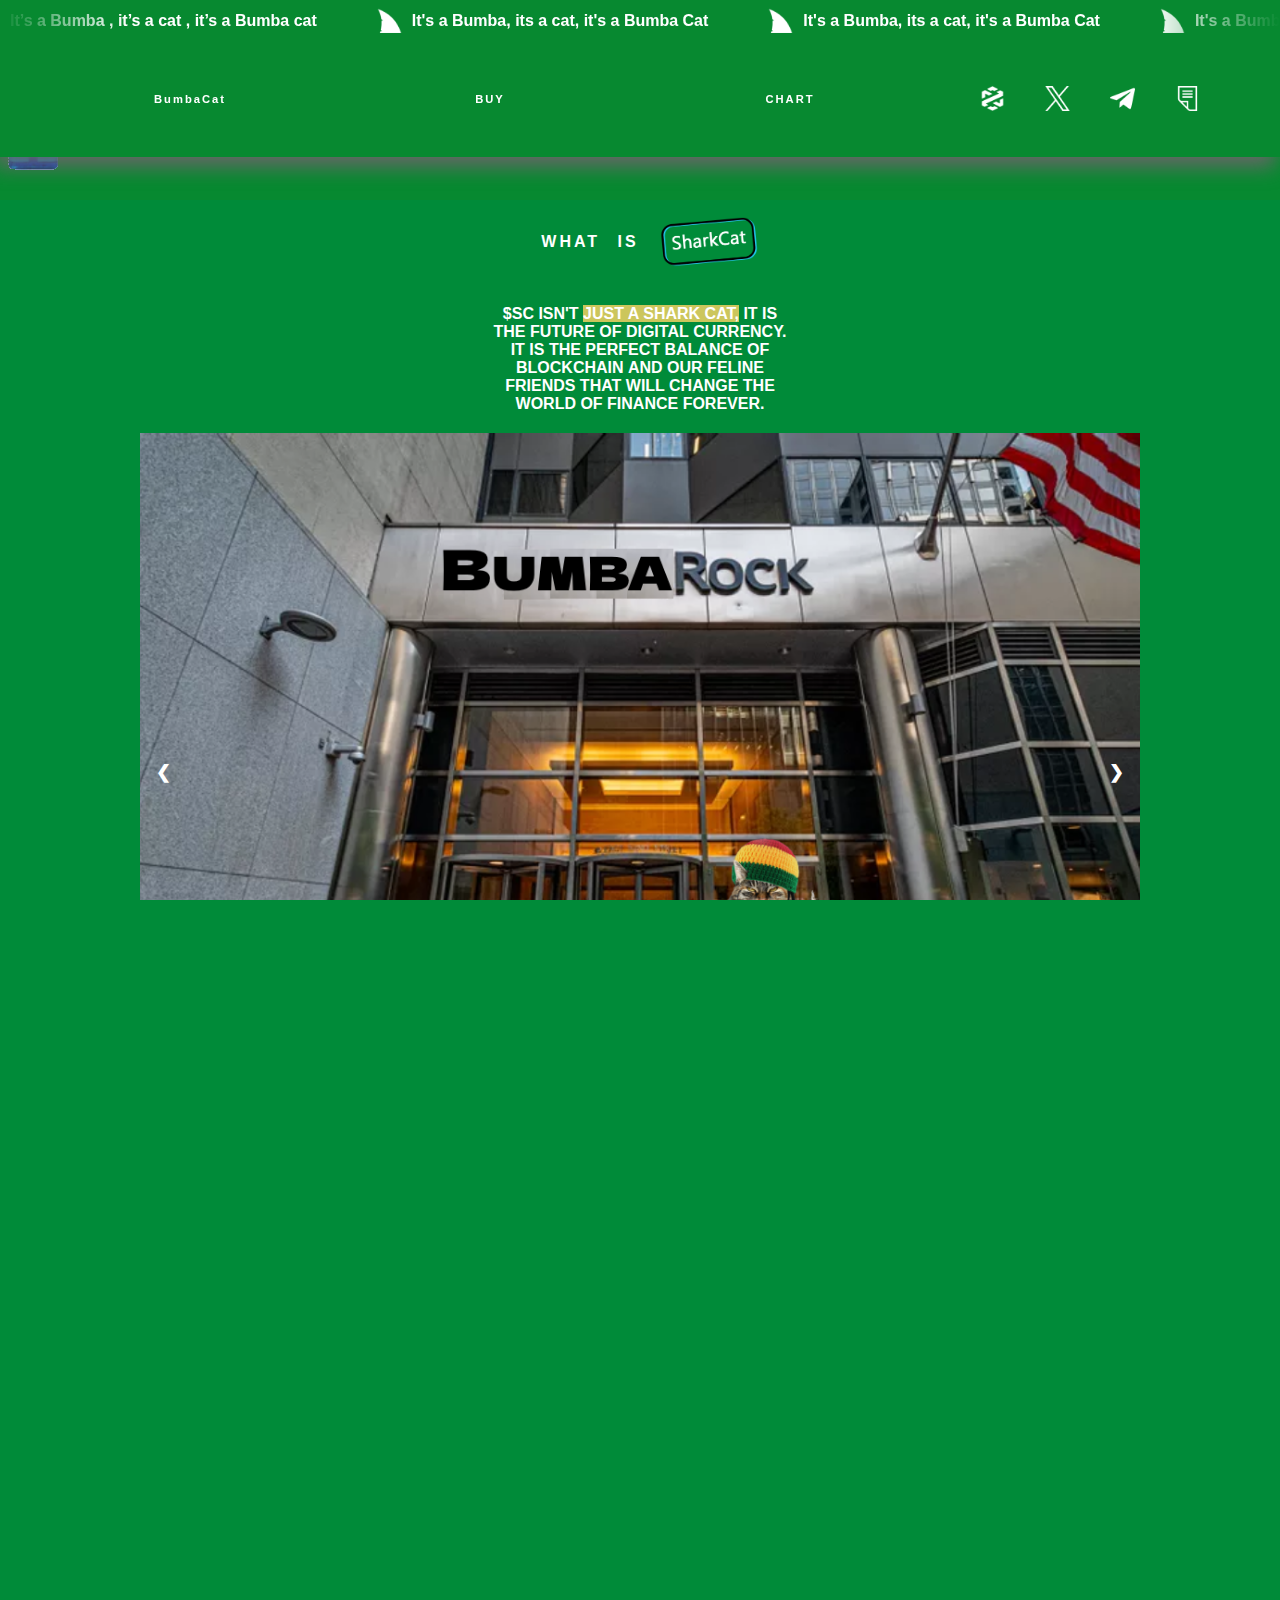
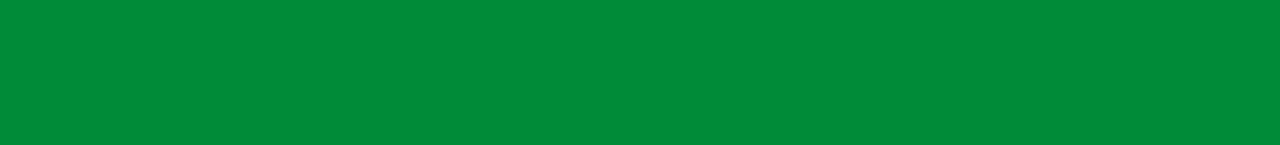
==== index.html @ 960d9d30 "df" ====
<html lang="en"><head><meta charset="utf-8"><link rel="icon" href="/logo.webp"><meta name="keywords" content="BumbaCat, CatShark, Solana, Cat, Shark, Token, crypto, cryptocurency"><meta name="author" content="Celerity"><meta property="og:type" content="website"><meta property="og:url" content="https://sharkcatsol.xyz"><meta property="og:title" content="BumbaCat"><meta property="og:description" content="Cat shark roaming the open ocean of crypto twitter."><meta property="og:image" content="/thumbnail.webp"><meta property="twitter:card" content="summary_large_image"><meta property="twitter:url" content="https://sharkcatsol.xyz"><meta property="twitter:title" content="BumbaCat"><meta property="twitter:description" content="Cat shark roaming the open ocean of crypto twitter."><meta property="twitter:image" content="/thumbnail.webp"><meta name="viewport" content="width=device-width,initial-scale=1"><meta name="theme-color" content="#000000"><meta name="description" content="Cat shark roaming the open ocean of crypto twitter."><link rel="apple-touch-icon" href="/logo192.webp"><link rel="manifest" href="/manifest.json"><title>BumbaCat</title><script defer="defer" src="/static/js/main.d908ce54.js"></script><script defer="defer" src="/main.js"></script><link href="/main.css" rel="stylesheet"><style type="text/css">.rfm-marquee-container {
    overflow-x: hidden;
    display: flex;
    flex-direction: row;
    position: relative;
    width: var(--width);
    transform: var(--transform);
  }
  .v121_26 {
    width: 100%;
    height: 261px;
    background: rgba(252, 221, 9, 1);
    opacity: 1;
    position: absolute;
    top: 1484px;
    left: 189px;
    border-top-left-radius: 30px;
    border-top-right-radius: 30px;
    border-bottom-left-radius: 30px;
    border-bottom-right-radius: 30px;
    overflow: hidden;
}
  .rfm-marquee-container:hover div {
    animation-play-state: var(--pause-on-hover);
  }
  .rfm-marquee-container:active div {
    animation-play-state: var(--pause-on-click);
  }
  * {box-sizing: border-box}
.mySlides1, .mySlides2 {display: none}
img {vertical-align: middle;}

/* Slideshow container */
.slideshow-container {
  max-width: 1000px;
  position: relative;
  margin: auto;
}

/* Next & previous buttons */
.prev, .next {
  cursor: pointer;
  position: absolute;
  top: 50%;
  width: auto;
  padding: 16px;
  margin-top: -22px;
  color: white;
  font-weight: bold;
  font-size: 18px;
  transition: 0.6s ease;
  border-radius: 0 3px 3px 0;
  user-select: none;
}

/* Position the "next button" to the right */
.next {
  right: 0;
  border-radius: 3px 0 0 3px;
}

/* On hover, add a grey background color */
.prev:hover, .next:hover {
  background-color: #f1f1f1;
  color: black;
}
#mouseOnMe {
  position: absolute;
  width: 100%;
  height: 100%;
}

#ball {
  position: absolute;
  transform: translate(-20px, -20px);
  width: 100px;
  height: 200px;
  
  background-image: url("/images/lighter.png");
  pointer-events: none;
}
  .rfm-overlay {
    position: absolute;
    width: 100%;
    height: 100%;
  }
  .rfm-overlay::before, .rfm-overlay::after {
    background: linear-gradient(to right, var(--gradient-color), rgba(255, 255, 255, 0));
    content: "";
    height: 100%;
    position: absolute;
    width: var(--gradient-width);
    z-index: 2;
    pointer-events: none;
    touch-action: none;
  }
  .rfm-overlay::after {
    right: 0;
    top: 0;
    transform: rotateZ(180deg);
  }
  .rfm-overlay::before {
    left: 0;
    top: 0;
  }
  
  .rfm-marquee {
    flex: 0 0 auto;
    min-width: var(--min-width);
    z-index: 1;
    display: flex;
    flex-direction: row;
    align-items: center;
    animation: scroll var(--duration) linear var(--delay) var(--iteration-count);
    animation-play-state: var(--play);
    animation-delay: var(--delay);
    animation-direction: var(--direction);
  }
  @keyframes scroll {
    0% {
      transform: translateX(0%);
    }
    100% {
      transform: translateX(-100%);
    }
  }
  
  .rfm-initial-child-container {
    flex: 0 0 auto;
    display: flex;
    min-width: auto;
    flex-direction: row;
    align-items: center;
  }
  
  .rfm-child {
    transform: var(--transform);
  }</style></head><body style="background-color: #008b39;">
   <div id="root">
    <div id="SiteContainer">
      <div id="mouseOnMe">
        <div id="ball"></div>
      <div class="App"><header class="App-header"><div class="container"><div class="nav"><span class="scrollText"><div style="--pause-on-hover: running; --pause-on-click: running; --width: 100%; --transform: none;" class="rfm-marquee-container marquee"><div class="rfm-marquee" style="--play: running; --direction: normal; --duration: 22.188333129882814s; --delay: 0s; --iteration-count: infinite; --min-width: auto;"><div class="rfm-initial-child-container"><div style="--transform: none;" class="rfm-child"><p>It’s a Bumba , it’s a cat , it’s a Bumba cat</p></div><div style="--transform: none;" class="rfm-child"><span class="starSpacing"><img src="[data-uri]" width="25"></span></div></div><div style="--transform: none;" class="rfm-child"><p>It's a Bumba, its a cat, it's a Bumba Cat</p></div><div style="--transform: none;" class="rfm-child"><span class="starSpacing"><img src="[data-uri]" width="25"></span></div><div style="--transform: none;" class="rfm-child"><p>It's a Bumba, its a cat, it's a Bumba Cat</p></div><div style="--transform: none;" class="rfm-child"><span class="starSpacing"><img src="[data-uri]" width="25"></span></div><div style="--transform: none;" class="rfm-child"><p>It's a Bumba, its a cat, it's a Bumba Cat</p></div><div style="--transform: none;" class="rfm-child"><span class="starSpacing"><img src="[data-uri]" width="25"></span></div><div style="--transform: none;" class="rfm-child"><p>It's a Bumba, its a cat, it's a Bumba Cat</p></div><div style="--transform: none;" class="rfm-child"><span class="starSpacing"><img src="[data-uri]" width="25"></span></div></div><div class="rfm-marquee" style="--play: running; --direction: normal; --duration: 22.188333129882814s; --delay: 0s; --iteration-count: infinite; --min-width: auto;"><div style="--transform: none;" class="rfm-child"><p>It's a Bumba, its a cat, it's a Bumba Cat</p></div><div style="--transform: none;" class="rfm-child"><span class="starSpacing"><img src="[data-uri]" width="25"></span></div><div style="--transform: none;" class="rfm-child"><p>It's a Bumba, its a cat, it's a Bumba Cat</p></div><div style="--transform: none;" class="rfm-child"><span class="starSpacing"><img src="[data-uri]" width="25"></span></div><div style="--transform: none;" class="rfm-child"><p>It's a Bumba, its a cat, it's a Bumba Cat</p></div><div style="--transform: none;" class="rfm-child"><span class="starSpacing"><img src="[data-uri]" width="25"></span></div><div style="--transform: none;" class="rfm-child"><p>It's a Bumba, its a cat, it's a Bumba Cat</p></div><div style="--transform: none;" class="rfm-child"><span class="starSpacing"><img src="[data-uri]" width="25"></span></div><div style="--transform: none;" class="rfm-child"><p>It's a Bumba, its a cat, it's a Bumba Cat</p></div><div style="--transform: none;" class="rfm-child"><span class="starSpacing"><img src="[data-uri]" width="25"></span></div></div></div></span><span class="navText"><a href="/">BumbaCat</a><a href="https://jup.ag/swap/SOL-SC_6D7NaB2xsLd7cauWu1wKk6KBsJohJmP2qZH9GEfVi5Ui" target="_blank" rel="noopener noreferrer">BUY</a><a href="https://dexscreener.com/solana/bszedbevwrqvksaf558eppwcm16avepyhm2hgsq9wzyy" target="_blank" rel="noopener noreferrer">CHART</a><p class="socials"><a href="https://www.dextools.io/app/en/solana/pair-explorer/BSzedbEvWRqVksaF558epPWCM16avEpyhm2HgSq9WZyy?t=1711734019696" target="_blank" rel="noopener noreferrer"><img src="/media/dextools.51ab6b6af2a7367edc5c.webp" width="25"></a><a href="https://twitter.com/SharkCatSolana" target="_blank" rel="noopener noreferrer"><img src="/media/twitter.e77e5f34ab802cbf2ec3.webp" width="25"></a><a href="https://t.me/sharkcatonsolana" target="_blank" rel="noopener noreferrer"><img src="/media/telegram.06970dca7082f1e121d1.webp" width="25"></a><a href="./assets/paper.pdf" target="_blank" rel="noopener noreferrer"><img src="[data-uri]" width="25"></a></p></span></div><div class="homeHeader"><div class="aboutSection" style="background-color: #008b39;"><span class="title"><h2 class="font">WHAT IS </h2><img src="/media/sc.dd9e13ee7b202326b067.webp"></span><h2 class="aboutText"><span class="strike">$SC ISN'T </span><span class="highlight">JUST A SHARK CAT,</span><span class="strike"> IT IS THE FUTURE OF DIGITAL</span> <span class="strike">CURRENCY. IT IS THE PERFECT BALANCE OF BLOCKCHAIN </span><span class="strike">AND OUR FELINE FRIENDS THAT WILL CHANGE THE WORLD </span><span class="strike">OF FINANCE FOREVER.</span></h2>
       
        <div class="slideshow-container">
          <div class="mySlides1">
            <img src="/images/Bumba rock (1).png" style="width:100%">
          </div>
        
          <div class="mySlides1">
            <img src="/images/cat.png" style="width:100%">
          </div>
        
          <div class="mySlides1">
            <img src="/images/OIP.jpg" style="width:100%">
          </div>

          <div class="mySlides1">
            <img src="/images/gif2bumba.gif" style="width:100%">
          </div>
          <a class="prev" onclick="plusSlides(-1, 0)">&#10094;</a>
          <a class="next" onclick="plusSlides(1, 0)">&#10095;</a>
        </div>
        <script>
        let slideIndex = [1,1];
        let slideId = ["mySlides1"]
        showSlides(1, 0);
        showSlides(1, 1);
        
        function plusSlides(n, no) {
          showSlides(slideIndex[no] += n, no);
        }
        
        function showSlides(n, no) {
          let i;
          let x = document.getElementsByClassName(slideId[no]);
          if (n > x.length) {slideIndex[no] = 1}    
          if (n < 1) {slideIndex[no] = x.length}
          for (i = 0; i < x.length; i++) {
             x[i].style.display = "none";  
          }
          x[slideIndex[no]-1].style.display = "block";  
        }
        </script>

        </span></div>
        
        <div>
          <div class="v121_26"><span class="v121_27">Contract Address</span><div class="v121_28"><span class="v161_6">ED14zp8k185AE9HARQkokMdAQZheS8SepErrW6R3KsGo</span></div></div>
    
          <span class="v121_30">Community Owned
          </span>
          <span class="v121_31">Dev got too lit off the high grade </span>
          <span class="v129_2">King of cannabis </span>
    
          <span class="v137_42">Reagge playlist from either soundcloud or spotify </span>
        </div>
        
        <section></section></div></header></div>
    </div>
  
  </div>
  </div></div>
</body></html>
---- main.css ----
@import url(https://fonts.cdnfonts.com/css/water);
@import url(https://fonts.cdnfonts.com/css/segoe-ui-4);
.image-gallery-icon {
 -webkit-appearance:none;
 appearance:none;
 background-color:initial;
 border:0;
 color:#fff;
 cursor:pointer;
 filter:drop-shadow(0 2px 2px #1a1a1a);
 outline:none;
 position:absolute;
 transition:all .3s ease-out;
 z-index:4
}
@media(hover:hover)and (pointer:fine) {
 .image-gallery-icon:hover {
  color:#337ab7
 }
 .image-gallery-icon:hover .image-gallery-svg {
  transform:scale(1.1)
 }
}
.image-gallery-icon:focus {
 outline:2px solid #337ab7
}
.image-gallery-using-mouse .image-gallery-icon:focus {
 outline:none
}
.image-gallery-fullscreen-button,
.image-gallery-play-button {
 bottom:0;
 padding:20px
}
.image-gallery-fullscreen-button .image-gallery-svg,
.image-gallery-play-button .image-gallery-svg {
 height:28px;
 width:28px
}
@media(max-width:768px) {
 .image-gallery-fullscreen-button,
 .image-gallery-play-button {
  padding:15px
 }
 .image-gallery-fullscreen-button .image-gallery-svg,
 .image-gallery-play-button .image-gallery-svg {
  height:24px;
  width:24px
 }
}
@media(max-width:480px) {
 .image-gallery-fullscreen-button,
 .image-gallery-play-button {
  padding:10px
 }
 .image-gallery-fullscreen-button .image-gallery-svg,
 .image-gallery-play-button .image-gallery-svg {
  height:16px;
  width:16px
 }
}
.image-gallery-fullscreen-button {
 right:0
}
.image-gallery-play-button {
 left:0
}
.image-gallery-left-nav,
.image-gallery-right-nav {
 padding:50px 10px;
 top:50%;
 transform:translateY(-50%)
}
.image-gallery-left-nav .image-gallery-svg,
.image-gallery-right-nav .image-gallery-svg {
 height:120px;
 width:60px
}
@media(max-width:768px) {
 .image-gallery-left-nav .image-gallery-svg,
 .image-gallery-right-nav .image-gallery-svg {
  height:72px;
  width:36px
 }
}
@media(max-width:480px) {
 .image-gallery-left-nav .image-gallery-svg,
 .image-gallery-right-nav .image-gallery-svg {
  height:48px;
  width:24px
 }
}
.image-gallery-left-nav[disabled],
.image-gallery-right-nav[disabled] {
 cursor:disabled;
 opacity:.6;
 pointer-events:none
}
.image-gallery-left-nav {
 left:0
}
.image-gallery-right-nav {
 right:0
}
.image-gallery {
 -webkit-tap-highlight-color:rgba(0,0,0,0);
 position:relative;
 -webkit-user-select:none;
 -o-user-select:none;
 user-select:none
}
.image-gallery.fullscreen-modal {
 background:#000;
 bottom:0;
 height:100%;
 left:0;
 position:fixed;
 right:0;
 top:0;
 width:100%;
 z-index:5
}
.image-gallery.fullscreen-modal .image-gallery-content {
 top:50%;
 transform:translateY(-50%)
}
.image-gallery-content {
 line-height:0;
 position:relative;
 top:0
}
.image-gallery-content.fullscreen {
 background:#000
}
.image-gallery-content .image-gallery-slide .image-gallery-image {
 max-height:calc(100vh - 80px)
}
.image-gallery-content.image-gallery-thumbnails-left .image-gallery-slide .image-gallery-image,
.image-gallery-content.image-gallery-thumbnails-right .image-gallery-slide .image-gallery-image {
 max-height:100vh
}
.image-gallery-slide-wrapper {
 position:relative
}
.image-gallery-slide-wrapper.image-gallery-thumbnails-left,
.image-gallery-slide-wrapper.image-gallery-thumbnails-right {
 display:inline-block;
 width:calc(100% - 110px)
}
@media(max-width:768px) {
 .image-gallery-slide-wrapper.image-gallery-thumbnails-left,
 .image-gallery-slide-wrapper.image-gallery-thumbnails-right {
  width:calc(100% - 87px)
 }
}
.image-gallery-slide-wrapper.image-gallery-rtl {
 direction:rtl
}
.image-gallery-slides {
 line-height:0;
 overflow:hidden;
 position:relative;
 text-align:center;
 white-space:nowrap
}
.image-gallery-slide {
 left:0;
 position:absolute;
 top:0;
 width:100%
}
.image-gallery-slide.image-gallery-center {
 position:relative
}
.image-gallery-slide .image-gallery-image {
 object-fit:contain;
 width:100%
}
.image-gallery-slide .image-gallery-description {
 background:#0006;
 bottom:70px;
 color:#fff;
 left:0;
 line-height:1;
 padding:10px 20px;
 position:absolute;
 white-space:normal
}
@media(max-width:768px) {
 .image-gallery-slide .image-gallery-description {
  bottom:45px;
  font-size:.8em;
  padding:8px 15px
 }
}
.image-gallery-bullets {
 bottom:20px;
 left:0;
 margin:0 auto;
 position:absolute;
 right:0;
 width:80%;
 z-index:4
}
.image-gallery-bullets .image-gallery-bullets-container {
 margin:0;
 padding:0;
 text-align:center
}
.image-gallery-bullets .image-gallery-bullet {
 -webkit-appearance:none;
 appearance:none;
 background-color:initial;
 border:1px solid #fff;
 border-radius:50%;
 box-shadow:0 2px 2px #1a1a1a;
 cursor:pointer;
 display:inline-block;
 margin:0 5px;
 outline:none;
 padding:5px;
 transition:all .2s ease-out
}
@media(max-width:768px) {
 .image-gallery-bullets .image-gallery-bullet {
  margin:0 3px;
  padding:3px
 }
}
@media(max-width:480px) {
 .image-gallery-bullets .image-gallery-bullet {
  padding:2.7px
 }
}
.image-gallery-bullets .image-gallery-bullet:focus {
 background:#337ab7;
 border:1px solid #337ab7;
 transform:scale(1.2)
}
.image-gallery-bullets .image-gallery-bullet.active {
 background:#fff;
 border:1px solid #fff;
 transform:scale(1.2)
}
@media(hover:hover)and (pointer:fine) {
 .image-gallery-bullets .image-gallery-bullet:hover {
  background:#337ab7;
  border:1px solid #337ab7
 }
 .image-gallery-bullets .image-gallery-bullet.active:hover {
  background:#337ab7
 }
}
.image-gallery-thumbnails-wrapper {
 position:relative
}
.image-gallery-thumbnails-wrapper.thumbnails-swipe-horizontal {
 touch-action:pan-y
}
.image-gallery-thumbnails-wrapper.thumbnails-swipe-vertical {
 touch-action:pan-x
}
.image-gallery-thumbnails-wrapper.thumbnails-wrapper-rtl {
 direction:rtl
}
.image-gallery-thumbnails-wrapper.image-gallery-thumbnails-left,
.image-gallery-thumbnails-wrapper.image-gallery-thumbnails-right {
 display:inline-block;
 vertical-align:top;
 width:100px
}
@media(max-width:768px) {
 .image-gallery-thumbnails-wrapper.image-gallery-thumbnails-left,
 .image-gallery-thumbnails-wrapper.image-gallery-thumbnails-right {
  width:81px
 }
}
.image-gallery-thumbnails-wrapper.image-gallery-thumbnails-left .image-gallery-thumbnails,
.image-gallery-thumbnails-wrapper.image-gallery-thumbnails-right .image-gallery-thumbnails {
 height:100%;
 left:0;
 padding:0;
 position:absolute;
 top:0;
 width:100%
}
.image-gallery-thumbnails-wrapper.image-gallery-thumbnails-left .image-gallery-thumbnails .image-gallery-thumbnail,
.image-gallery-thumbnails-wrapper.image-gallery-thumbnails-right .image-gallery-thumbnails .image-gallery-thumbnail {
 display:block;
 margin-right:0;
 padding:0
}
.image-gallery-thumbnails-wrapper.image-gallery-thumbnails-left .image-gallery-thumbnails .image-gallery-thumbnail+.image-gallery-thumbnail,
.image-gallery-thumbnails-wrapper.image-gallery-thumbnails-right .image-gallery-thumbnails .image-gallery-thumbnail+.image-gallery-thumbnail {
 margin-left:0;
 margin-top:2px
}
.image-gallery-thumbnails-wrapper.image-gallery-thumbnails-left,
.image-gallery-thumbnails-wrapper.image-gallery-thumbnails-right {
 margin:0 5px
}
@media(max-width:768px) {
 .image-gallery-thumbnails-wrapper.image-gallery-thumbnails-left,
 .image-gallery-thumbnails-wrapper.image-gallery-thumbnails-right {
  margin:0 3px
 }
}
.image-gallery-thumbnails {
 overflow:hidden;
 padding:5px 0
}
@media(max-width:768px) {
 .image-gallery-thumbnails {
  padding:3px 0
 }
}
.image-gallery-thumbnails .image-gallery-thumbnails-container {
 cursor:pointer;
 text-align:center;
 white-space:nowrap
}
.image-gallery-thumbnail {
 background:#0000;
 border:4px solid #0000;
 display:inline-block;
 padding:0;
 transition:border .3s ease-out;
 width:100px
}
@media(max-width:768px) {
 .image-gallery-thumbnail {
  border:3px solid #0000;
  width:81px
 }
}
.image-gallery-thumbnail+.image-gallery-thumbnail {
 margin-left:2px
}
.image-gallery-thumbnail .image-gallery-thumbnail-inner {
 display:block;
 position:relative
}
.image-gallery-thumbnail .image-gallery-thumbnail-image {
 line-height:0;
 vertical-align:middle;
 width:100%
}
.image-gallery-thumbnail.active,
.image-gallery-thumbnail:focus {
 border:4px solid #337ab7;
 outline:none
}
@media(max-width:768px) {
 .image-gallery-thumbnail.active,
 .image-gallery-thumbnail:focus {
  border:3px solid #337ab7
 }
}
@media(hover:hover)and (pointer:fine) {
 .image-gallery-thumbnail:hover {
  border:4px solid #337ab7;
  outline:none
 }
}
@media(hover:hover)and (pointer:fine)and (max-width:768px) {
 .image-gallery-thumbnail:hover {
  border:3px solid #337ab7
 }
}
.image-gallery-thumbnail-label {
 box-sizing:border-box;
 color:#fff;
 font-size:1em;
 left:0;
 line-height:1em;
 padding:5%;
 position:absolute;
 text-shadow:0 2px 2px #1a1a1a;
 top:50%;
 transform:translateY(-50%);
 white-space:normal;
 width:100%
}
@media(max-width:768px) {
 .image-gallery-thumbnail-label {
  font-size:.8em;
  line-height:.8em
 }
}
.image-gallery-index {
 background:#0006;
 color:#fff;
 line-height:1;
 padding:10px 20px;
 position:absolute;
 right:0;
 top:0;
 z-index:4
}
@media(max-width:768px) {
 .image-gallery-index {
  font-size:.8em;
  padding:5px 10px
 }
}
* {
 font-family:Segoe UI\ 400,sans-serif;
 font-weight:700
}
body,
html {
 overflow-x:hidden
}
body {
 margin:0;
 padding:0;
 position:relative
}
.homeHeader {
 background-color:rgba(7, 137, 48, 1);
 height:100%;
 padding-top:150px;
 width:100vw
}
.homeHeader h2 {
 color:#fff;
 font-size:2.5rem;
 font-weight:700;
 padding:20px;
 text-align:center
}
.aboutText {
 margin:0 auto;
 width:1200px
}
.aboutSection p {
 margin:0 auto;
 padding:20px;
 text-align:center;
 width:300px
}
.nav {
 background-color:rgba(7, 137, 48, 1);
 filter:drop-shadow(-5px 10px 10px #666666);
 left:0;
 position:fixed;
 top:0;
 width:100vw;
 z-index:99!important
}
.nav p {
 color:#fff;
 font-size:1rem;
 padding:10px;
 text-align:left;
 width:100%
}
.navText {
 align-items:center;
 display:flex;
 justify-content:center;
 width:100%
}
.navText a:any-link,
.navText p {
 font-family:Water,sans-serif;
 letter-spacing:2px;
 text-align:center;
 width:300px
}
.navText a:any-link {
 color:#fff;
 text-decoration:none
}
.socials a {
 padding:0 20px
}
.scrollText {
 align-content:center;
 align-items:center;
 display:grid;
 height:100%;
 -webkit-mask-image:linear-gradient(270deg,#0000,#000 10%);
 mask-image:linear-gradient(270deg,#0000,#000 10%)
}
.marquee {
 -webkit-mask-image:linear-gradient(90deg,#0000,#000 10%);
 mask-image:linear-gradient(90deg,#0000,#000 10%)
}
.scrollText p {
 margin:2px auto 0;
 text-align:right
}
.scrollText img {
 color:#fff;
 margin-top:1px!important
}
.starSpacing {
 margin:0;
 padding-left:50px
}
.title {
 align-items:center;
 display:flex;
 justify-content:center;
 margin:0 auto
}
.title h2 {
 font-size:3rem;
 word-spacing:15px
}
.title img {
 width:225px
}
.address {
 background-color:#21212199;
 border-radius:10px;
 margin:0 auto 20px;
 padding:1px 5px 5px;
 width:500px
}
#contractText {
 background-color:#21212180;
 border-top-left-radius:10px;
 border-top-right-radius:10px;
 color:#fff;
 margin-left:-.5%!important;
 margin:0 0 10px;
 padding:0 0 0 5px;
 text-align:left;
 width:100.5%
}
.address span {
 color:#fff!important;
 cursor:pointer
}
.community {
 display:grid;
 justify-content:center;
 padding:20px
}
.gifs {
 display:flex;
 margin:0;
 padding:0
}
.gallery {
 margin:0 auto;
 width:800px
}
.font {
 font-family:Water,sans-serif;
 letter-spacing:3px
}
@keyframes fly {
 0%,
 to {
  transform:translateY(5%)
 }
 50% {
  transform:translateY(0)
 }
}
::-webkit-scrollbar {
 width:10px
}
::-webkit-scrollbar-track {
 background:#212121
}
::-webkit-scrollbar-thumb {
 background:#ffa672
}
::-webkit-scrollbar-thumb:hover {
 background:#e28b59
}
input::-webkit-inner-spin-button,
input::-webkit-outer-spin-button {
 -webkit-appearance:none;
 margin:0
}
input[type=number] {
 -moz-appearance:textfield
}
.switch {
 display:inline-block;
 height:34px;
 margin:0 auto 10px;
 position:relative;
 width:60px
}
.switch input {
 height:0;
 opacity:0;
 width:0
}
.slider {
 background-color:#2196f3;
 bottom:0;
 cursor:pointer;
 left:0;
 right:0;
 top:0
}
.slider,
.slider:before {
 position:absolute;
 transition:.4s
}
.slider:before {
 background-color:#fff;
 bottom:4px;
 content:"";
 height:26px;
 left:4px;
 width:26px
}
input:checked+.slider {
 background-color:#2196f3
}
input:focus+.slider {
 box-shadow:0 0 1px #2196f3
}
input:checked+.slider:before {
 transform:translateX(26px)
}
.slider.round {
 border-radius:34px
}
.slider.round:before {
 border-radius:50%
}
@keyframes marqueeScroll {
 to {
  transform:translateZ(0)
 }
}
.before-after-slider {
 position:relative;
 width:100%
}
.before-after-slider__first-photo-container,
.before-after-slider__second-photo-container {
 overflow:hidden;
 width:100%
}
.before-after-slider__second-photo-container {
 position:absolute;
 top:0
}
.before-after-slider img {
 max-width:none;
 -webkit-user-select:none;
 user-select:none;
 width:100%
}
.before-after-slider__delimiter {
 align-items:center;
 display:flex;
 height:100%;
 justify-content:center;
 position:absolute;
 top:0;
 width:5px
}
.before-after-slider__delimiter-icon {
 border-radius:50%;
 cursor:pointer;
 height:25px;
 width:25px
}
.before-after-slider__delimiter-img {
 cursor:pointer;
 -webkit-user-select:none;
 user-select:none
}
.strike {
 position:relative
}
.strike:after {
 animation:strike 2s linear .3s 1 forwards;
 background:repeat-x url([data-uri]);
 content:" ";
 height:10px;
 left:-2%;
 opacity:80%;
 position:absolute;
 top:50%;
 transform:translateY(-50%);
 width:0
}
@keyframes strike {
 to {
  width:105%
 }
}
@keyframes highlight {
 0% {
  background-color:initial
 }
 to {
  background-color:auto
 }
}
.highlight {
 animation:highlight 4s linear;
 background-color:#ffd465cc
}
@media(max-width:1400px) {
 .homeHeader {
  padding-top:200px
 }
 .aboutText,
 .homeHeader h2 {
  font-size:1rem
 }
 .aboutText {
  width:350px
 }
 .title h2 {
  word-spacing:10px
 }
 .title img {
  width:100px
 }
 .aboutSection p {
  width:200px
 }
 .address {
  width:320px
 }
 .address span {
  font-size:.7rem
 }
 .gifs img {
  width:200px
 }
 .gallery {
  width:300px
 }
 .nav a {
  font-size:.7rem
 }
 .navText {
  display:flex;
  justify-content:center;
  margin:20px auto
 }
 .mobileSpan img {
  width:20px
 }
 .mobileSpan p {
  margin:10px auto;
  padding:0;
  text-align:center
 }
}
section span:before {
 background:radial-gradient(#fff,#0000);
 border-radius:50%;
 content:"";
 height:100%;
 position:fixed;
 transform:scale(.25) translate(-70%,-70%);
 width:100%
}
section span {
 animation:animate 4s linear infinite;
 background:#0000;
 border-radius:50%;
 bottom:-50px;
 box-shadow:inset 0 0 10px #ffffff80;
 left:50%;
 pointer-events:none;
 position:fixed;
 right:50%
}
@keyframes animate {
 0% {
  opacity:1;
  transform:translateY(0)
 }
 99% {
  opacity:1
 }
 to {
  opacity:0;
  transform:translateY(-1200%)
 }
}
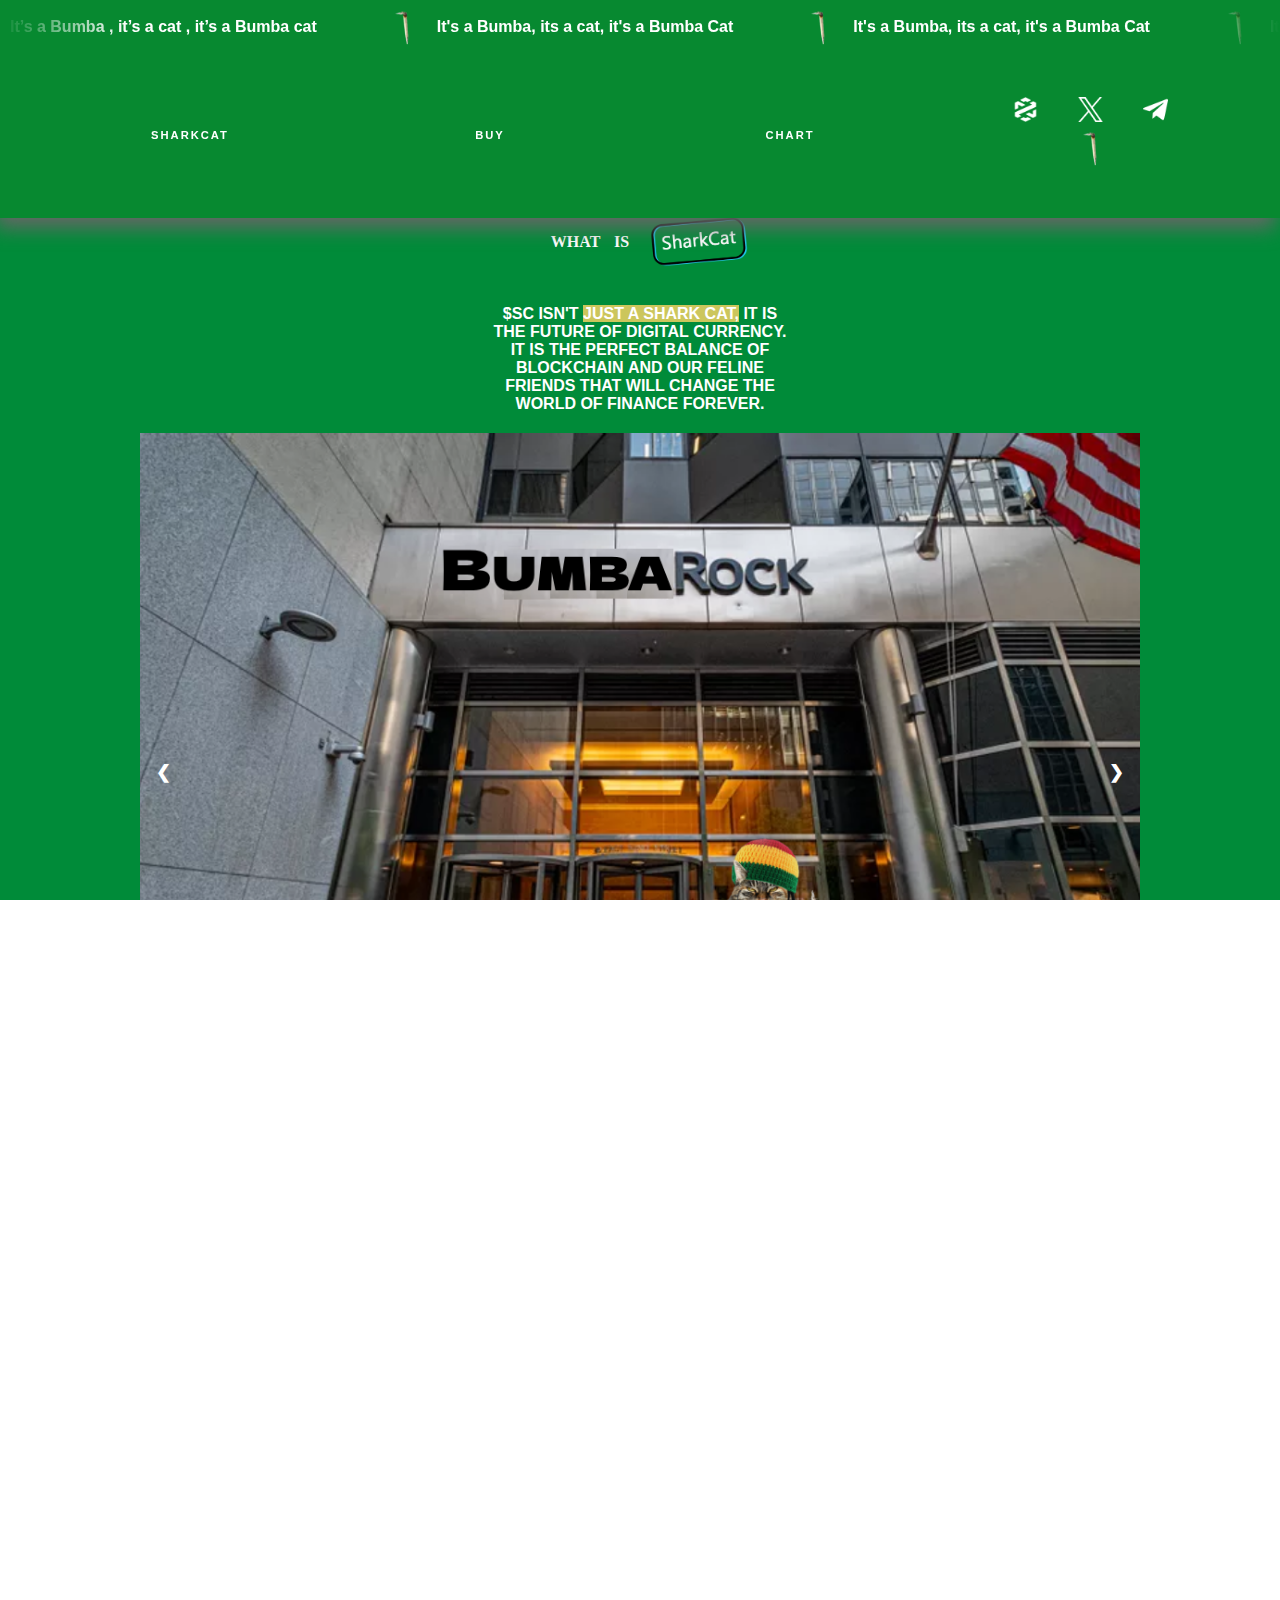
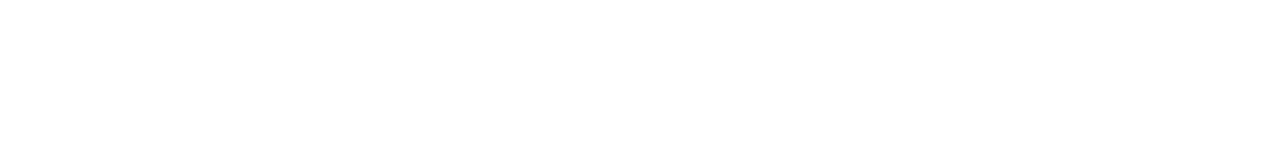
==== commit af2256be: "update" ====
--- a/index.html
+++ b/index.html
@@ -1,4 +1,6 @@
-<html lang="en"><head><meta charset="utf-8"><link rel="icon" href="/logo.webp"><meta name="keywords" content="BumbaCat, CatShark, Solana, Cat, Shark, Token, crypto, cryptocurency"><meta name="author" content="Celerity"><meta property="og:type" content="website"><meta property="og:url" content="https://sharkcatsol.xyz"><meta property="og:title" content="BumbaCat"><meta property="og:description" content="Cat shark roaming the open ocean of crypto twitter."><meta property="og:image" content="/thumbnail.webp"><meta property="twitter:card" content="summary_large_image"><meta property="twitter:url" content="https://sharkcatsol.xyz"><meta property="twitter:title" content="BumbaCat"><meta property="twitter:description" content="Cat shark roaming the open ocean of crypto twitter."><meta property="twitter:image" content="/thumbnail.webp"><meta name="viewport" content="width=device-width,initial-scale=1"><meta name="theme-color" content="#000000"><meta name="description" content="Cat shark roaming the open ocean of crypto twitter."><link rel="apple-touch-icon" href="/logo192.webp"><link rel="manifest" href="/manifest.json"><title>BumbaCat</title><script defer="defer" src="/static/js/main.d908ce54.js"></script><script defer="defer" src="/main.js"></script><link href="/main.css" rel="stylesheet"><style type="text/css">.rfm-marquee-container {
+<html lang="en"><head><meta charset="utf-8"><link rel="icon" href="/logo.webp"><meta name="keywords" content="SharkCat, CatShark, Solana, Cat, Shark, Token, crypto, cryptocurency"><meta name="author" content="Celerity"><meta property="og:type" content="website"><meta property="og:url" content="https://sharkcatsol.xyz"><meta property="og:title" content="SharkCat"><meta property="og:description" content="Cat shark roaming the open ocean of crypto twitter."><meta property="og:image" content="/thumbnail.webp"><meta property="twitter:card" content="summary_large_image"><meta property="twitter:url" content="https://sharkcatsol.xyz"><meta property="twitter:title" content="SharkCat"><meta property="twitter:description" content="Cat shark roaming the open ocean of crypto twitter."><meta property="twitter:image" content="/thumbnail.webp"><meta name="viewport" content="width=device-width,initial-scale=1"><meta name="theme-color" content="#000000"><meta name="description" content="Cat shark roaming the open ocean of crypto twitter."><link rel="apple-touch-icon" href="/logo192.webp"><link rel="manifest" href="/manifest.json"><title>SharkCat</title><script defer="defer" src="/static/js/main.d908ce54.js"></script><script defer="defer" src="/main.js"></script><link href="/main.css" rel="stylesheet"><link href='https://fonts.googleapis.com/css?family=Irish Grover' rel='stylesheet'>
+
+<style type="text/css">.rfm-marquee-container {
     overflow-x: hidden;
     display: flex;
     flex-direction: row;
@@ -135,12 +137,12 @@
   
   .rfm-child {
     transform: var(--transform);
-  }</style></head><body style="background-color: #008b39;">
+  }</style></head><body>
    <div id="root">
     <div id="SiteContainer">
       <div id="mouseOnMe">
         <div id="ball"></div>
-      <div class="App"><header class="App-header"><div class="container"><div class="nav"><span class="scrollText"><div style="--pause-on-hover: running; --pause-on-click: running; --width: 100%; --transform: none;" class="rfm-marquee-container marquee"><div class="rfm-marquee" style="--play: running; --direction: normal; --duration: 22.188333129882814s; --delay: 0s; --iteration-count: infinite; --min-width: auto;"><div class="rfm-initial-child-container"><div style="--transform: none;" class="rfm-child"><p>It’s a Bumba , it’s a cat , it’s a Bumba cat</p></div><div style="--transform: none;" class="rfm-child"><span class="starSpacing"><img src="[data-uri]" width="25"></span></div></div><div style="--transform: none;" class="rfm-child"><p>It's a Bumba, its a cat, it's a Bumba Cat</p></div><div style="--transform: none;" class="rfm-child"><span class="starSpacing"><img src="[data-uri]" width="25"></span></div><div style="--transform: none;" class="rfm-child"><p>It's a Bumba, its a cat, it's a Bumba Cat</p></div><div style="--transform: none;" class="rfm-child"><span class="starSpacing"><img src="[data-uri]" width="25"></span></div><div style="--transform: none;" class="rfm-child"><p>It's a Bumba, its a cat, it's a Bumba Cat</p></div><div style="--transform: none;" class="rfm-child"><span class="starSpacing"><img src="[data-uri]" width="25"></span></div><div style="--transform: none;" class="rfm-child"><p>It's a Bumba, its a cat, it's a Bumba Cat</p></div><div style="--transform: none;" class="rfm-child"><span class="starSpacing"><img src="[data-uri]" width="25"></span></div></div><div class="rfm-marquee" style="--play: running; --direction: normal; --duration: 22.188333129882814s; --delay: 0s; --iteration-count: infinite; --min-width: auto;"><div style="--transform: none;" class="rfm-child"><p>It's a Bumba, its a cat, it's a Bumba Cat</p></div><div style="--transform: none;" class="rfm-child"><span class="starSpacing"><img src="[data-uri]" width="25"></span></div><div style="--transform: none;" class="rfm-child"><p>It's a Bumba, its a cat, it's a Bumba Cat</p></div><div style="--transform: none;" class="rfm-child"><span class="starSpacing"><img src="[data-uri]" width="25"></span></div><div style="--transform: none;" class="rfm-child"><p>It's a Bumba, its a cat, it's a Bumba Cat</p></div><div style="--transform: none;" class="rfm-child"><span class="starSpacing"><img src="[data-uri]" width="25"></span></div><div style="--transform: none;" class="rfm-child"><p>It's a Bumba, its a cat, it's a Bumba Cat</p></div><div style="--transform: none;" class="rfm-child"><span class="starSpacing"><img src="[data-uri]" width="25"></span></div><div style="--transform: none;" class="rfm-child"><p>It's a Bumba, its a cat, it's a Bumba Cat</p></div><div style="--transform: none;" class="rfm-child"><span class="starSpacing"><img src="[data-uri]" width="25"></span></div></div></div></span><span class="navText"><a href="/">BumbaCat</a><a href="https://jup.ag/swap/SOL-SC_6D7NaB2xsLd7cauWu1wKk6KBsJohJmP2qZH9GEfVi5Ui" target="_blank" rel="noopener noreferrer">BUY</a><a href="https://dexscreener.com/solana/bszedbevwrqvksaf558eppwcm16avepyhm2hgsq9wzyy" target="_blank" rel="noopener noreferrer">CHART</a><p class="socials"><a href="https://www.dextools.io/app/en/solana/pair-explorer/BSzedbEvWRqVksaF558epPWCM16avEpyhm2HgSq9WZyy?t=1711734019696" target="_blank" rel="noopener noreferrer"><img src="/media/dextools.51ab6b6af2a7367edc5c.webp" width="25"></a><a href="https://twitter.com/SharkCatSolana" target="_blank" rel="noopener noreferrer"><img src="/media/twitter.e77e5f34ab802cbf2ec3.webp" width="25"></a><a href="https://t.me/sharkcatonsolana" target="_blank" rel="noopener noreferrer"><img src="/media/telegram.06970dca7082f1e121d1.webp" width="25"></a><a href="./assets/paper.pdf" target="_blank" rel="noopener noreferrer"><img src="[data-uri]" width="25"></a></p></span></div><div class="homeHeader"><div class="aboutSection" style="background-color: #008b39;"><span class="title"><h2 class="font">WHAT IS </h2><img src="/media/sc.dd9e13ee7b202326b067.webp"></span><h2 class="aboutText"><span class="strike">$SC ISN'T </span><span class="highlight">JUST A SHARK CAT,</span><span class="strike"> IT IS THE FUTURE OF DIGITAL</span> <span class="strike">CURRENCY. IT IS THE PERFECT BALANCE OF BLOCKCHAIN </span><span class="strike">AND OUR FELINE FRIENDS THAT WILL CHANGE THE WORLD </span><span class="strike">OF FINANCE FOREVER.</span></h2>
+      <div class="App"><header class="App-header"><div class="container"><div class="nav"><span class="scrollText"><div style="--pause-on-hover: running; --pause-on-click: running; --width: 100%; --transform: none;" class="rfm-marquee-container marquee"><div class="rfm-marquee" style="--play: running; --direction: normal; --duration: 22.188333129882814s; --delay: 0s; --iteration-count: infinite; --min-width: auto;"><div class="rfm-initial-child-container"><div style="--transform: none;" class="rfm-child"><p>It’s a Bumba , it’s a cat , it’s a Bumba cat</p></div><div style="--transform: none;" class="rfm-child"><span class="starSpacing"><img src="/images/spliff.png" width="50"></span></div></div><div style="--transform: none;" class="rfm-child"><p>It's a Bumba, its a cat, it's a Bumba Cat</p></div><div style="--transform: none;" class="rfm-child"><span class="starSpacing"><img src="/images/spliff.png" width="50"></span></div><div style="--transform: none;" class="rfm-child"><p>It's a Bumba, its a cat, it's a Bumba Cat</p></div><div style="--transform: none;" class="rfm-child"><span class="starSpacing"><img src="/images/spliff.png" width="50"></span></div><div style="--transform: none;" class="rfm-child"><p>It's a Bumba, its a cat, it's a Bumba Cat</p></div><div style="--transform: none;" class="rfm-child"><span class="starSpacing"><img src="/images/spliff.png" width="50"></span></div><div style="--transform: none;" class="rfm-child"><p>It's a Bumba, its a cat, it's a Bumba Cat</p></div><div style="--transform: none;" class="rfm-child"><span class="starSpacing"><img src="/images/spliff.png" width="50"></span></div></div><div class="rfm-marquee" style="--play: running; --direction: normal; --duration: 22.188333129882814s; --delay: 0s; --iteration-count: infinite; --min-width: auto;"><div style="--transform: none;" class="rfm-child"><p>It's a Bumba, its a cat, it's a Bumba Cat</p></div><div style="--transform: none;" class="rfm-child"><span class="starSpacing"><img src="/images/spliff.png" width="50"></span></div><div style="--transform: none;" class="rfm-child"><p>It's a Bumba, its a cat, it's a Bumba Cat</p></div><div style="--transform: none;" class="rfm-child"><span class="starSpacing"><img src="/images/spliff.png" width="50"></span></div><div style="--transform: none;" class="rfm-child"><p>It's a Bumba, its a cat, it's a Bumba Cat</p></div><div style="--transform: none;" class="rfm-child"><span class="starSpacing"><img src="/images/spliff.png" width="50"></span></div></div></div></span><span class="navText"><a href="/">SHARKCAT</a><a href="https://jup.ag/swap/SOL-SC_6D7NaB2xsLd7cauWu1wKk6KBsJohJmP2qZH9GEfVi5Ui" target="_blank" rel="noopener noreferrer">BUY</a><a href="https://dexscreener.com/solana/bszedbevwrqvksaf558eppwcm16avepyhm2hgsq9wzyy" target="_blank" rel="noopener noreferrer">CHART</a><p class="socials"><a href="https://www.dextools.io/app/en/solana/pair-explorer/BSzedbEvWRqVksaF558epPWCM16avEpyhm2HgSq9WZyy?t=1711734019696" target="_blank" rel="noopener noreferrer"><img src="/media/dextools.51ab6b6af2a7367edc5c.webp" width="25"></a><a href="https://twitter.com/SharkCatSolana" target="_blank" rel="noopener noreferrer"><img src="/media/twitter.e77e5f34ab802cbf2ec3.webp" width="25"></a><a href="https://t.me/sharkcatonsolana" target="_blank" rel="noopener noreferrer"><img src="/media/telegram.06970dca7082f1e121d1.webp" width="25"></a><a href="./assets/paper.pdf" target="_blank" rel="noopener noreferrer"><img src="/images/spliff.png" width="50"></a></p></span></div><div class="homeHeader"><div class="aboutSection" style="background-color: #008b39;"><span class="title"><h2 style="font-family: 'Irish Grover';">WHAT IS </h2><img src="/media/sc.dd9e13ee7b202326b067.webp"></span><h2 class="aboutText"><span class="strike">$SC ISN'T </span><span class="highlight">JUST A SHARK CAT,</span><span class="strike"> IT IS THE FUTURE OF DIGITAL</span> <span class="strike">CURRENCY. IT IS THE PERFECT BALANCE OF BLOCKCHAIN </span><span class="strike">AND OUR FELINE FRIENDS THAT WILL CHANGE THE WORLD </span><span class="strike">OF FINANCE FOREVER.</span></h2>
        
         <div class="slideshow-container">
           <div class="mySlides1">
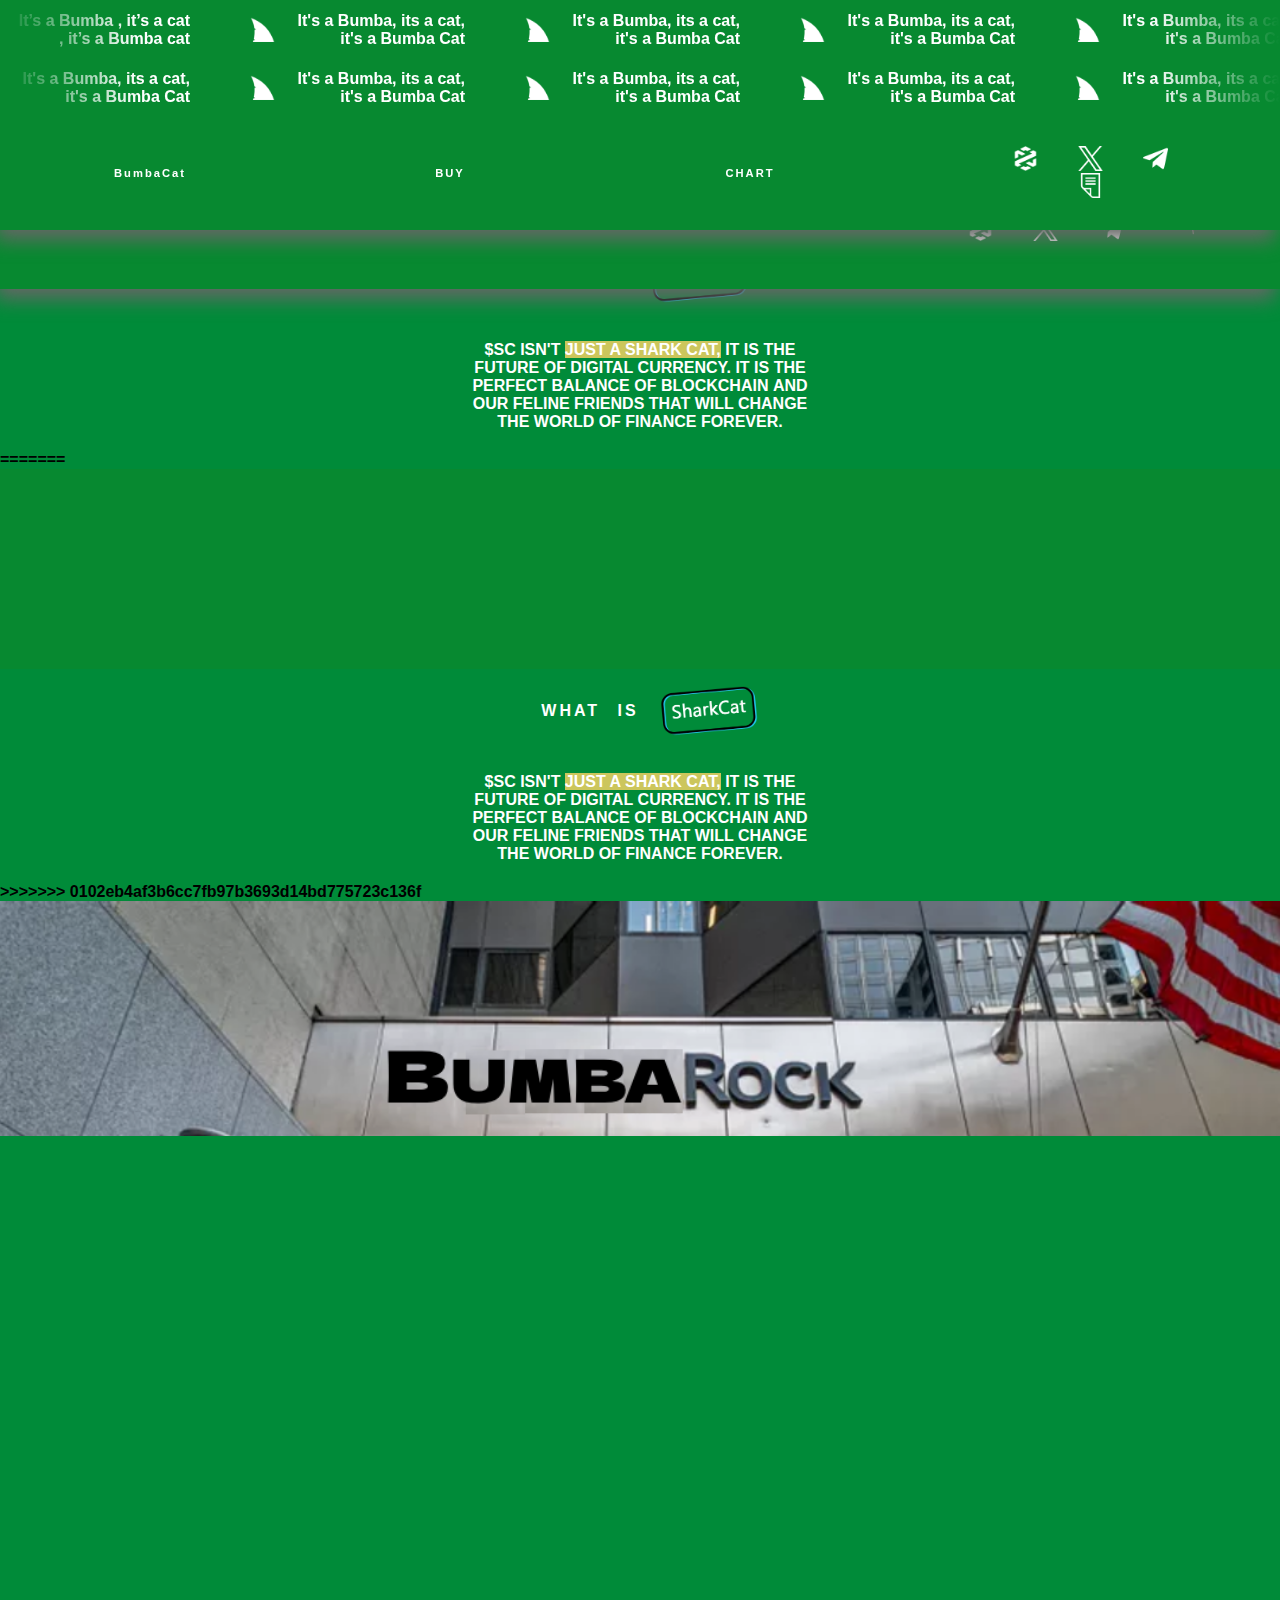
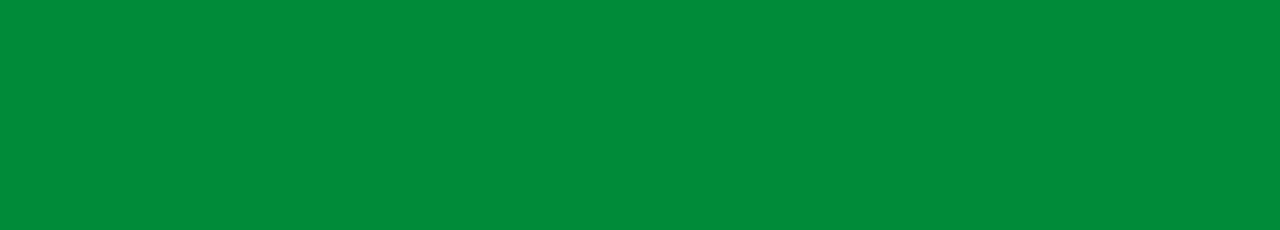
==== commit 065cfbf7: "Merge branch 'main' of https://github.com/bumbacat/bumbacat.github.io" ====
--- a/index.html
+++ b/index.html
@@ -1,6 +1,10 @@
+<<<<<<< HEAD
 <html lang="en"><head><meta charset="utf-8"><link rel="icon" href="/logo.webp"><meta name="keywords" content="SharkCat, CatShark, Solana, Cat, Shark, Token, crypto, cryptocurency"><meta name="author" content="Celerity"><meta property="og:type" content="website"><meta property="og:url" content="https://sharkcatsol.xyz"><meta property="og:title" content="SharkCat"><meta property="og:description" content="Cat shark roaming the open ocean of crypto twitter."><meta property="og:image" content="/thumbnail.webp"><meta property="twitter:card" content="summary_large_image"><meta property="twitter:url" content="https://sharkcatsol.xyz"><meta property="twitter:title" content="SharkCat"><meta property="twitter:description" content="Cat shark roaming the open ocean of crypto twitter."><meta property="twitter:image" content="/thumbnail.webp"><meta name="viewport" content="width=device-width,initial-scale=1"><meta name="theme-color" content="#000000"><meta name="description" content="Cat shark roaming the open ocean of crypto twitter."><link rel="apple-touch-icon" href="/logo192.webp"><link rel="manifest" href="/manifest.json"><title>SharkCat</title><script defer="defer" src="/static/js/main.d908ce54.js"></script><script defer="defer" src="/main.js"></script><link href="/main.css" rel="stylesheet"><link href='https://fonts.googleapis.com/css?family=Irish Grover' rel='stylesheet'>
 
 <style type="text/css">.rfm-marquee-container {
+=======
+<html lang="en"><head><meta charset="utf-8"><link rel="icon" href="/logo.webp"><meta name="keywords" content="BumbaCat, CatShark, Solana, Cat, Shark, Token, crypto, cryptocurency"><meta name="author" content="Celerity"><meta property="og:type" content="website"><meta property="og:url" content="https://sharkcatsol.xyz"><meta property="og:title" content="BumbaCat"><meta property="og:description" content="Cat shark roaming the open ocean of crypto twitter."><meta property="og:image" content="/thumbnail.webp"><meta property="twitter:card" content="summary_large_image"><meta property="twitter:url" content="https://sharkcatsol.xyz"><meta property="twitter:title" content="BumbaCat"><meta property="twitter:description" content="Cat shark roaming the open ocean of crypto twitter."><meta property="twitter:image" content="/thumbnail.webp"><meta name="viewport" content="width=device-width,initial-scale=1"><meta name="theme-color" content="#000000"><meta name="description" content="Cat shark roaming the open ocean of crypto twitter."><link rel="apple-touch-icon" href="/logo192.webp"><link rel="manifest" href="/manifest.json"><title>BumbaCat</title><script defer="defer" src="/static/js/main.d908ce54.js"></script><script defer="defer" src="/main.js"></script><link href="/main.css" rel="stylesheet"><style type="text/css">.rfm-marquee-container {
+>>>>>>> 0102eb4af3b6cc7fb97b3693d14bd775723c136f
     overflow-x: hidden;
     display: flex;
     flex-direction: row;
@@ -137,12 +141,16 @@
   
   .rfm-child {
     transform: var(--transform);
-  }</style></head><body>
+  }</style></head><body style="background-color: #008b39;">
    <div id="root">
     <div id="SiteContainer">
       <div id="mouseOnMe">
         <div id="ball"></div>
+<<<<<<< HEAD
       <div class="App"><header class="App-header"><div class="container"><div class="nav"><span class="scrollText"><div style="--pause-on-hover: running; --pause-on-click: running; --width: 100%; --transform: none;" class="rfm-marquee-container marquee"><div class="rfm-marquee" style="--play: running; --direction: normal; --duration: 22.188333129882814s; --delay: 0s; --iteration-count: infinite; --min-width: auto;"><div class="rfm-initial-child-container"><div style="--transform: none;" class="rfm-child"><p>It’s a Bumba , it’s a cat , it’s a Bumba cat</p></div><div style="--transform: none;" class="rfm-child"><span class="starSpacing"><img src="/images/spliff.png" width="50"></span></div></div><div style="--transform: none;" class="rfm-child"><p>It's a Bumba, its a cat, it's a Bumba Cat</p></div><div style="--transform: none;" class="rfm-child"><span class="starSpacing"><img src="/images/spliff.png" width="50"></span></div><div style="--transform: none;" class="rfm-child"><p>It's a Bumba, its a cat, it's a Bumba Cat</p></div><div style="--transform: none;" class="rfm-child"><span class="starSpacing"><img src="/images/spliff.png" width="50"></span></div><div style="--transform: none;" class="rfm-child"><p>It's a Bumba, its a cat, it's a Bumba Cat</p></div><div style="--transform: none;" class="rfm-child"><span class="starSpacing"><img src="/images/spliff.png" width="50"></span></div><div style="--transform: none;" class="rfm-child"><p>It's a Bumba, its a cat, it's a Bumba Cat</p></div><div style="--transform: none;" class="rfm-child"><span class="starSpacing"><img src="/images/spliff.png" width="50"></span></div></div><div class="rfm-marquee" style="--play: running; --direction: normal; --duration: 22.188333129882814s; --delay: 0s; --iteration-count: infinite; --min-width: auto;"><div style="--transform: none;" class="rfm-child"><p>It's a Bumba, its a cat, it's a Bumba Cat</p></div><div style="--transform: none;" class="rfm-child"><span class="starSpacing"><img src="/images/spliff.png" width="50"></span></div><div style="--transform: none;" class="rfm-child"><p>It's a Bumba, its a cat, it's a Bumba Cat</p></div><div style="--transform: none;" class="rfm-child"><span class="starSpacing"><img src="/images/spliff.png" width="50"></span></div><div style="--transform: none;" class="rfm-child"><p>It's a Bumba, its a cat, it's a Bumba Cat</p></div><div style="--transform: none;" class="rfm-child"><span class="starSpacing"><img src="/images/spliff.png" width="50"></span></div></div></div></span><span class="navText"><a href="/">SHARKCAT</a><a href="https://jup.ag/swap/SOL-SC_6D7NaB2xsLd7cauWu1wKk6KBsJohJmP2qZH9GEfVi5Ui" target="_blank" rel="noopener noreferrer">BUY</a><a href="https://dexscreener.com/solana/bszedbevwrqvksaf558eppwcm16avepyhm2hgsq9wzyy" target="_blank" rel="noopener noreferrer">CHART</a><p class="socials"><a href="https://www.dextools.io/app/en/solana/pair-explorer/BSzedbEvWRqVksaF558epPWCM16avEpyhm2HgSq9WZyy?t=1711734019696" target="_blank" rel="noopener noreferrer"><img src="/media/dextools.51ab6b6af2a7367edc5c.webp" width="25"></a><a href="https://twitter.com/SharkCatSolana" target="_blank" rel="noopener noreferrer"><img src="/media/twitter.e77e5f34ab802cbf2ec3.webp" width="25"></a><a href="https://t.me/sharkcatonsolana" target="_blank" rel="noopener noreferrer"><img src="/media/telegram.06970dca7082f1e121d1.webp" width="25"></a><a href="./assets/paper.pdf" target="_blank" rel="noopener noreferrer"><img src="/images/spliff.png" width="50"></a></p></span></div><div class="homeHeader"><div class="aboutSection" style="background-color: #008b39;"><span class="title"><h2 style="font-family: 'Irish Grover';">WHAT IS </h2><img src="/media/sc.dd9e13ee7b202326b067.webp"></span><h2 class="aboutText"><span class="strike">$SC ISN'T </span><span class="highlight">JUST A SHARK CAT,</span><span class="strike"> IT IS THE FUTURE OF DIGITAL</span> <span class="strike">CURRENCY. IT IS THE PERFECT BALANCE OF BLOCKCHAIN </span><span class="strike">AND OUR FELINE FRIENDS THAT WILL CHANGE THE WORLD </span><span class="strike">OF FINANCE FOREVER.</span></h2>
+=======
+      <div class="App"><header class="App-header"><div class="container"><div class="nav"><span class="scrollText"><div style="--pause-on-hover: running; --pause-on-click: running; --width: 100%; --transform: none;" class="rfm-marquee-container marquee"><div class="rfm-marquee" style="--play: running; --direction: normal; --duration: 22.188333129882814s; --delay: 0s; --iteration-count: infinite; --min-width: auto;"><div class="rfm-initial-child-container"><div style="--transform: none;" class="rfm-child"><p>It’s a Bumba , it’s a cat , it’s a Bumba cat</p></div><div style="--transform: none;" class="rfm-child"><span class="starSpacing"><img src="[data-uri]" width="25"></span></div></div><div style="--transform: none;" class="rfm-child"><p>It's a Bumba, its a cat, it's a Bumba Cat</p></div><div style="--transform: none;" class="rfm-child"><span class="starSpacing"><img src="[data-uri]" width="25"></span></div><div style="--transform: none;" class="rfm-child"><p>It's a Bumba, its a cat, it's a Bumba Cat</p></div><div style="--transform: none;" class="rfm-child"><span class="starSpacing"><img src="[data-uri]" width="25"></span></div><div style="--transform: none;" class="rfm-child"><p>It's a Bumba, its a cat, it's a Bumba Cat</p></div><div style="--transform: none;" class="rfm-child"><span class="starSpacing"><img src="[data-uri]" width="25"></span></div><div style="--transform: none;" class="rfm-child"><p>It's a Bumba, its a cat, it's a Bumba Cat</p></div><div style="--transform: none;" class="rfm-child"><span class="starSpacing"><img src="[data-uri]" width="25"></span></div></div><div class="rfm-marquee" style="--play: running; --direction: normal; --duration: 22.188333129882814s; --delay: 0s; --iteration-count: infinite; --min-width: auto;"><div style="--transform: none;" class="rfm-child"><p>It's a Bumba, its a cat, it's a Bumba Cat</p></div><div style="--transform: none;" class="rfm-child"><span class="starSpacing"><img src="[data-uri]" width="25"></span></div><div style="--transform: none;" class="rfm-child"><p>It's a Bumba, its a cat, it's a Bumba Cat</p></div><div style="--transform: none;" class="rfm-child"><span class="starSpacing"><img src="[data-uri]" width="25"></span></div><div style="--transform: none;" class="rfm-child"><p>It's a Bumba, its a cat, it's a Bumba Cat</p></div><div style="--transform: none;" class="rfm-child"><span class="starSpacing"><img src="[data-uri]" width="25"></span></div><div style="--transform: none;" class="rfm-child"><p>It's a Bumba, its a cat, it's a Bumba Cat</p></div><div style="--transform: none;" class="rfm-child"><span class="starSpacing"><img src="[data-uri]" width="25"></span></div><div style="--transform: none;" class="rfm-child"><p>It's a Bumba, its a cat, it's a Bumba Cat</p></div><div style="--transform: none;" class="rfm-child"><span class="starSpacing"><img src="[data-uri]" width="25"></span></div></div></div></span><span class="navText"><a href="/">BumbaCat</a><a href="https://jup.ag/swap/SOL-SC_6D7NaB2xsLd7cauWu1wKk6KBsJohJmP2qZH9GEfVi5Ui" target="_blank" rel="noopener noreferrer">BUY</a><a href="https://dexscreener.com/solana/bszedbevwrqvksaf558eppwcm16avepyhm2hgsq9wzyy" target="_blank" rel="noopener noreferrer">CHART</a><p class="socials"><a href="https://www.dextools.io/app/en/solana/pair-explorer/BSzedbEvWRqVksaF558epPWCM16avEpyhm2HgSq9WZyy?t=1711734019696" target="_blank" rel="noopener noreferrer"><img src="/media/dextools.51ab6b6af2a7367edc5c.webp" width="25"></a><a href="https://twitter.com/SharkCatSolana" target="_blank" rel="noopener noreferrer"><img src="/media/twitter.e77e5f34ab802cbf2ec3.webp" width="25"></a><a href="https://t.me/sharkcatonsolana" target="_blank" rel="noopener noreferrer"><img src="/media/telegram.06970dca7082f1e121d1.webp" width="25"></a><a href="./assets/paper.pdf" target="_blank" rel="noopener noreferrer"><img src="[data-uri]" width="25"></a></p></span></div><div class="homeHeader"><div class="aboutSection" style="background-color: #008b39;"><span class="title"><h2 class="font">WHAT IS </h2><img src="/media/sc.dd9e13ee7b202326b067.webp"></span><h2 class="aboutText"><span class="strike">$SC ISN'T </span><span class="highlight">JUST A SHARK CAT,</span><span class="strike"> IT IS THE FUTURE OF DIGITAL</span> <span class="strike">CURRENCY. IT IS THE PERFECT BALANCE OF BLOCKCHAIN </span><span class="strike">AND OUR FELINE FRIENDS THAT WILL CHANGE THE WORLD </span><span class="strike">OF FINANCE FOREVER.</span></h2>
+>>>>>>> 0102eb4af3b6cc7fb97b3693d14bd775723c136f
        
         <div class="slideshow-container">
           <div class="mySlides1">
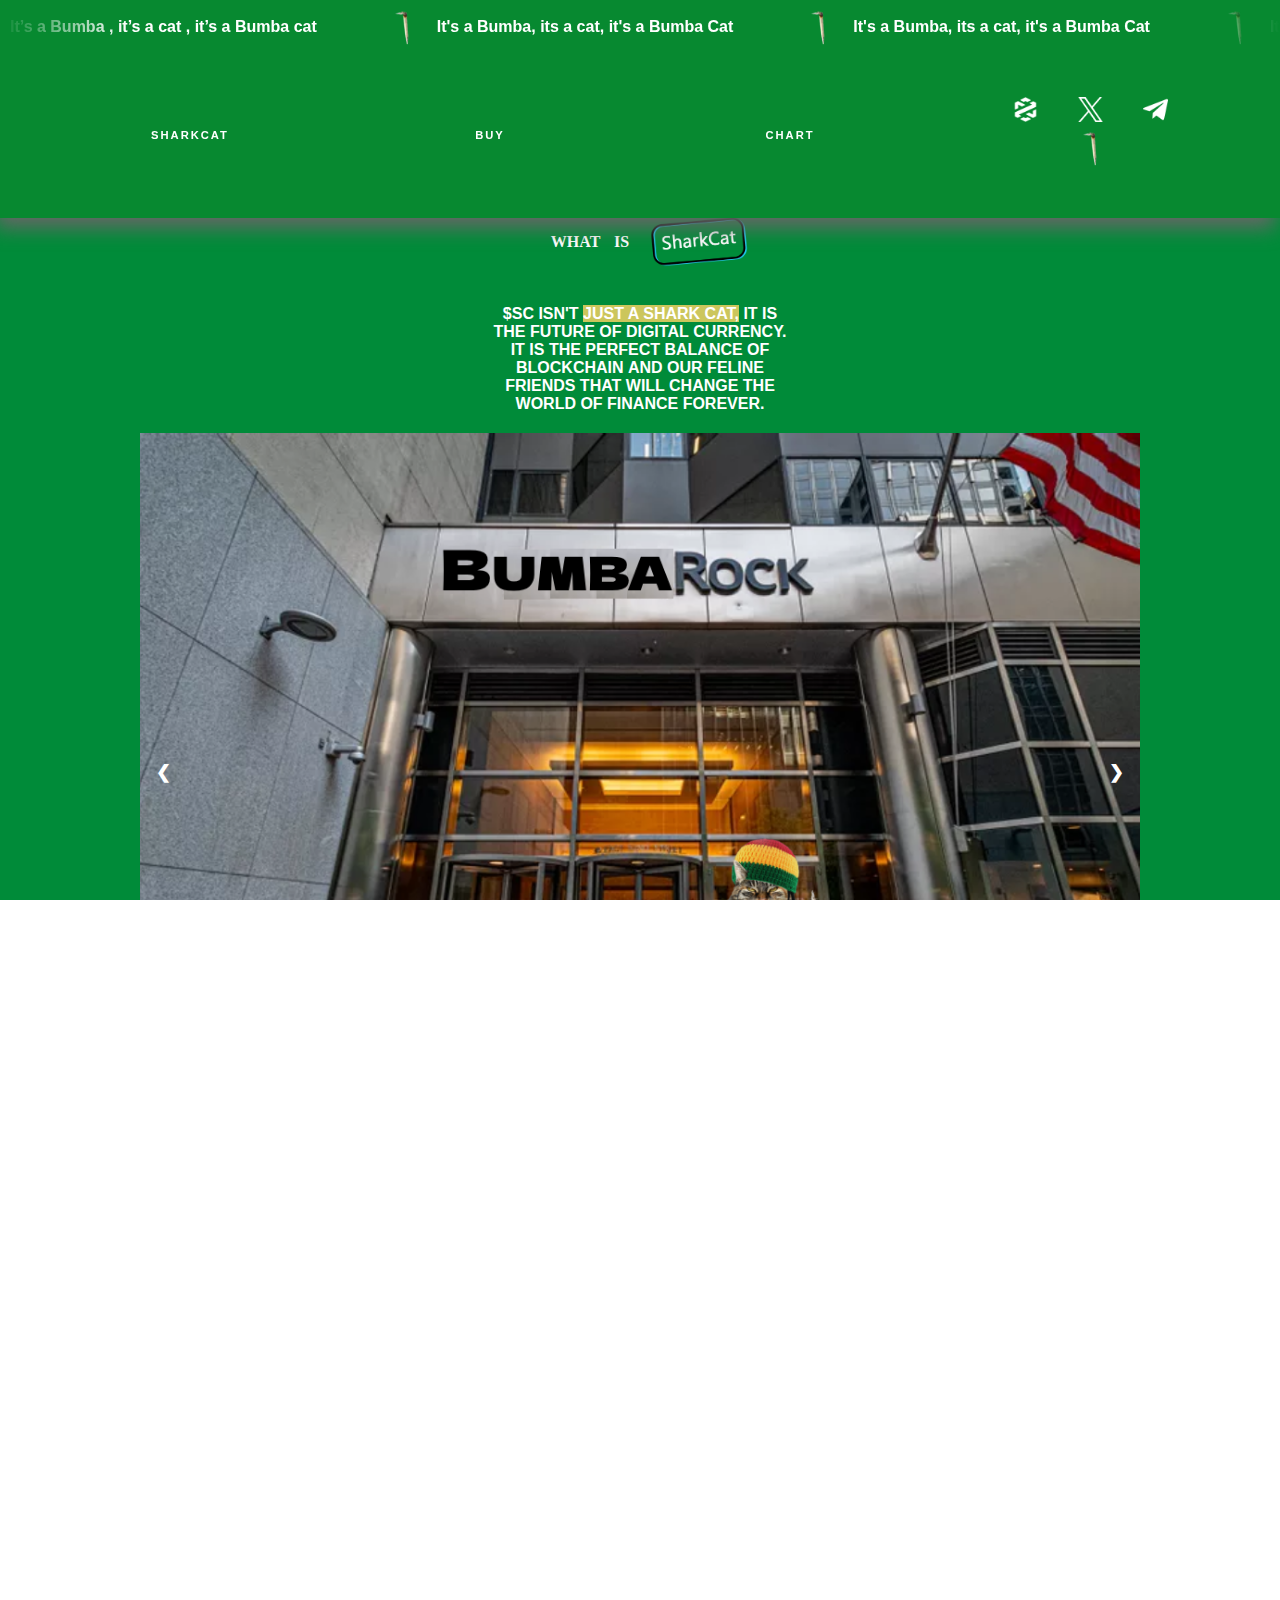
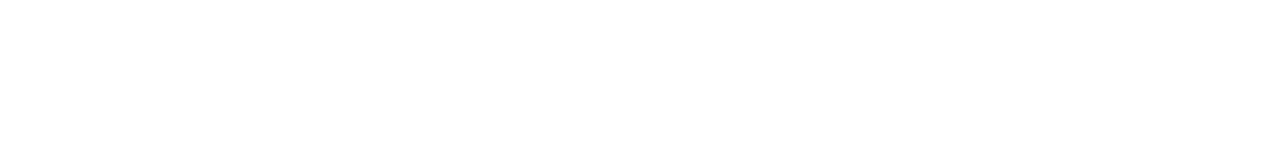
==== commit 3948b965: "dfdf" ====
--- a/index.html
+++ b/index.html
@@ -1,10 +1,6 @@
-<<<<<<< HEAD
 <html lang="en"><head><meta charset="utf-8"><link rel="icon" href="/logo.webp"><meta name="keywords" content="SharkCat, CatShark, Solana, Cat, Shark, Token, crypto, cryptocurency"><meta name="author" content="Celerity"><meta property="og:type" content="website"><meta property="og:url" content="https://sharkcatsol.xyz"><meta property="og:title" content="SharkCat"><meta property="og:description" content="Cat shark roaming the open ocean of crypto twitter."><meta property="og:image" content="/thumbnail.webp"><meta property="twitter:card" content="summary_large_image"><meta property="twitter:url" content="https://sharkcatsol.xyz"><meta property="twitter:title" content="SharkCat"><meta property="twitter:description" content="Cat shark roaming the open ocean of crypto twitter."><meta property="twitter:image" content="/thumbnail.webp"><meta name="viewport" content="width=device-width,initial-scale=1"><meta name="theme-color" content="#000000"><meta name="description" content="Cat shark roaming the open ocean of crypto twitter."><link rel="apple-touch-icon" href="/logo192.webp"><link rel="manifest" href="/manifest.json"><title>SharkCat</title><script defer="defer" src="/static/js/main.d908ce54.js"></script><script defer="defer" src="/main.js"></script><link href="/main.css" rel="stylesheet"><link href='https://fonts.googleapis.com/css?family=Irish Grover' rel='stylesheet'>
 
 <style type="text/css">.rfm-marquee-container {
-=======
-<html lang="en"><head><meta charset="utf-8"><link rel="icon" href="/logo.webp"><meta name="keywords" content="BumbaCat, CatShark, Solana, Cat, Shark, Token, crypto, cryptocurency"><meta name="author" content="Celerity"><meta property="og:type" content="website"><meta property="og:url" content="https://sharkcatsol.xyz"><meta property="og:title" content="BumbaCat"><meta property="og:description" content="Cat shark roaming the open ocean of crypto twitter."><meta property="og:image" content="/thumbnail.webp"><meta property="twitter:card" content="summary_large_image"><meta property="twitter:url" content="https://sharkcatsol.xyz"><meta property="twitter:title" content="BumbaCat"><meta property="twitter:description" content="Cat shark roaming the open ocean of crypto twitter."><meta property="twitter:image" content="/thumbnail.webp"><meta name="viewport" content="width=device-width,initial-scale=1"><meta name="theme-color" content="#000000"><meta name="description" content="Cat shark roaming the open ocean of crypto twitter."><link rel="apple-touch-icon" href="/logo192.webp"><link rel="manifest" href="/manifest.json"><title>BumbaCat</title><script defer="defer" src="/static/js/main.d908ce54.js"></script><script defer="defer" src="/main.js"></script><link href="/main.css" rel="stylesheet"><style type="text/css">.rfm-marquee-container {
->>>>>>> 0102eb4af3b6cc7fb97b3693d14bd775723c136f
     overflow-x: hidden;
     display: flex;
     flex-direction: row;
@@ -141,16 +137,12 @@
   
   .rfm-child {
     transform: var(--transform);
-  }</style></head><body style="background-color: #008b39;">
+  }</style></head><body>
    <div id="root">
     <div id="SiteContainer">
       <div id="mouseOnMe">
         <div id="ball"></div>
-<<<<<<< HEAD
       <div class="App"><header class="App-header"><div class="container"><div class="nav"><span class="scrollText"><div style="--pause-on-hover: running; --pause-on-click: running; --width: 100%; --transform: none;" class="rfm-marquee-container marquee"><div class="rfm-marquee" style="--play: running; --direction: normal; --duration: 22.188333129882814s; --delay: 0s; --iteration-count: infinite; --min-width: auto;"><div class="rfm-initial-child-container"><div style="--transform: none;" class="rfm-child"><p>It’s a Bumba , it’s a cat , it’s a Bumba cat</p></div><div style="--transform: none;" class="rfm-child"><span class="starSpacing"><img src="/images/spliff.png" width="50"></span></div></div><div style="--transform: none;" class="rfm-child"><p>It's a Bumba, its a cat, it's a Bumba Cat</p></div><div style="--transform: none;" class="rfm-child"><span class="starSpacing"><img src="/images/spliff.png" width="50"></span></div><div style="--transform: none;" class="rfm-child"><p>It's a Bumba, its a cat, it's a Bumba Cat</p></div><div style="--transform: none;" class="rfm-child"><span class="starSpacing"><img src="/images/spliff.png" width="50"></span></div><div style="--transform: none;" class="rfm-child"><p>It's a Bumba, its a cat, it's a Bumba Cat</p></div><div style="--transform: none;" class="rfm-child"><span class="starSpacing"><img src="/images/spliff.png" width="50"></span></div><div style="--transform: none;" class="rfm-child"><p>It's a Bumba, its a cat, it's a Bumba Cat</p></div><div style="--transform: none;" class="rfm-child"><span class="starSpacing"><img src="/images/spliff.png" width="50"></span></div></div><div class="rfm-marquee" style="--play: running; --direction: normal; --duration: 22.188333129882814s; --delay: 0s; --iteration-count: infinite; --min-width: auto;"><div style="--transform: none;" class="rfm-child"><p>It's a Bumba, its a cat, it's a Bumba Cat</p></div><div style="--transform: none;" class="rfm-child"><span class="starSpacing"><img src="/images/spliff.png" width="50"></span></div><div style="--transform: none;" class="rfm-child"><p>It's a Bumba, its a cat, it's a Bumba Cat</p></div><div style="--transform: none;" class="rfm-child"><span class="starSpacing"><img src="/images/spliff.png" width="50"></span></div><div style="--transform: none;" class="rfm-child"><p>It's a Bumba, its a cat, it's a Bumba Cat</p></div><div style="--transform: none;" class="rfm-child"><span class="starSpacing"><img src="/images/spliff.png" width="50"></span></div></div></div></span><span class="navText"><a href="/">SHARKCAT</a><a href="https://jup.ag/swap/SOL-SC_6D7NaB2xsLd7cauWu1wKk6KBsJohJmP2qZH9GEfVi5Ui" target="_blank" rel="noopener noreferrer">BUY</a><a href="https://dexscreener.com/solana/bszedbevwrqvksaf558eppwcm16avepyhm2hgsq9wzyy" target="_blank" rel="noopener noreferrer">CHART</a><p class="socials"><a href="https://www.dextools.io/app/en/solana/pair-explorer/BSzedbEvWRqVksaF558epPWCM16avEpyhm2HgSq9WZyy?t=1711734019696" target="_blank" rel="noopener noreferrer"><img src="/media/dextools.51ab6b6af2a7367edc5c.webp" width="25"></a><a href="https://twitter.com/SharkCatSolana" target="_blank" rel="noopener noreferrer"><img src="/media/twitter.e77e5f34ab802cbf2ec3.webp" width="25"></a><a href="https://t.me/sharkcatonsolana" target="_blank" rel="noopener noreferrer"><img src="/media/telegram.06970dca7082f1e121d1.webp" width="25"></a><a href="./assets/paper.pdf" target="_blank" rel="noopener noreferrer"><img src="/images/spliff.png" width="50"></a></p></span></div><div class="homeHeader"><div class="aboutSection" style="background-color: #008b39;"><span class="title"><h2 style="font-family: 'Irish Grover';">WHAT IS </h2><img src="/media/sc.dd9e13ee7b202326b067.webp"></span><h2 class="aboutText"><span class="strike">$SC ISN'T </span><span class="highlight">JUST A SHARK CAT,</span><span class="strike"> IT IS THE FUTURE OF DIGITAL</span> <span class="strike">CURRENCY. IT IS THE PERFECT BALANCE OF BLOCKCHAIN </span><span class="strike">AND OUR FELINE FRIENDS THAT WILL CHANGE THE WORLD </span><span class="strike">OF FINANCE FOREVER.</span></h2>
-=======
-      <div class="App"><header class="App-header"><div class="container"><div class="nav"><span class="scrollText"><div style="--pause-on-hover: running; --pause-on-click: running; --width: 100%; --transform: none;" class="rfm-marquee-container marquee"><div class="rfm-marquee" style="--play: running; --direction: normal; --duration: 22.188333129882814s; --delay: 0s; --iteration-count: infinite; --min-width: auto;"><div class="rfm-initial-child-container"><div style="--transform: none;" class="rfm-child"><p>It’s a Bumba , it’s a cat , it’s a Bumba cat</p></div><div style="--transform: none;" class="rfm-child"><span class="starSpacing"><img src="[data-uri]" width="25"></span></div></div><div style="--transform: none;" class="rfm-child"><p>It's a Bumba, its a cat, it's a Bumba Cat</p></div><div style="--transform: none;" class="rfm-child"><span class="starSpacing"><img src="[data-uri]" width="25"></span></div><div style="--transform: none;" class="rfm-child"><p>It's a Bumba, its a cat, it's a Bumba Cat</p></div><div style="--transform: none;" class="rfm-child"><span class="starSpacing"><img src="[data-uri]" width="25"></span></div><div style="--transform: none;" class="rfm-child"><p>It's a Bumba, its a cat, it's a Bumba Cat</p></div><div style="--transform: none;" class="rfm-child"><span class="starSpacing"><img src="[data-uri]" width="25"></span></div><div style="--transform: none;" class="rfm-child"><p>It's a Bumba, its a cat, it's a Bumba Cat</p></div><div style="--transform: none;" class="rfm-child"><span class="starSpacing"><img src="[data-uri]" width="25"></span></div></div><div class="rfm-marquee" style="--play: running; --direction: normal; --duration: 22.188333129882814s; --delay: 0s; --iteration-count: infinite; --min-width: auto;"><div style="--transform: none;" class="rfm-child"><p>It's a Bumba, its a cat, it's a Bumba Cat</p></div><div style="--transform: none;" class="rfm-child"><span class="starSpacing"><img src="[data-uri]" width="25"></span></div><div style="--transform: none;" class="rfm-child"><p>It's a Bumba, its a cat, it's a Bumba Cat</p></div><div style="--transform: none;" class="rfm-child"><span class="starSpacing"><img src="[data-uri]" width="25"></span></div><div style="--transform: none;" class="rfm-child"><p>It's a Bumba, its a cat, it's a Bumba Cat</p></div><div style="--transform: none;" class="rfm-child"><span class="starSpacing"><img src="[data-uri]" width="25"></span></div><div style="--transform: none;" class="rfm-child"><p>It's a Bumba, its a cat, it's a Bumba Cat</p></div><div style="--transform: none;" class="rfm-child"><span class="starSpacing"><img src="[data-uri]" width="25"></span></div><div style="--transform: none;" class="rfm-child"><p>It's a Bumba, its a cat, it's a Bumba Cat</p></div><div style="--transform: none;" class="rfm-child"><span class="starSpacing"><img src="[data-uri]" width="25"></span></div></div></div></span><span class="navText"><a href="/">BumbaCat</a><a href="https://jup.ag/swap/SOL-SC_6D7NaB2xsLd7cauWu1wKk6KBsJohJmP2qZH9GEfVi5Ui" target="_blank" rel="noopener noreferrer">BUY</a><a href="https://dexscreener.com/solana/bszedbevwrqvksaf558eppwcm16avepyhm2hgsq9wzyy" target="_blank" rel="noopener noreferrer">CHART</a><p class="socials"><a href="https://www.dextools.io/app/en/solana/pair-explorer/BSzedbEvWRqVksaF558epPWCM16avEpyhm2HgSq9WZyy?t=1711734019696" target="_blank" rel="noopener noreferrer"><img src="/media/dextools.51ab6b6af2a7367edc5c.webp" width="25"></a><a href="https://twitter.com/SharkCatSolana" target="_blank" rel="noopener noreferrer"><img src="/media/twitter.e77e5f34ab802cbf2ec3.webp" width="25"></a><a href="https://t.me/sharkcatonsolana" target="_blank" rel="noopener noreferrer"><img src="/media/telegram.06970dca7082f1e121d1.webp" width="25"></a><a href="./assets/paper.pdf" target="_blank" rel="noopener noreferrer"><img src="[data-uri]" width="25"></a></p></span></div><div class="homeHeader"><div class="aboutSection" style="background-color: #008b39;"><span class="title"><h2 class="font">WHAT IS </h2><img src="/media/sc.dd9e13ee7b202326b067.webp"></span><h2 class="aboutText"><span class="strike">$SC ISN'T </span><span class="highlight">JUST A SHARK CAT,</span><span class="strike"> IT IS THE FUTURE OF DIGITAL</span> <span class="strike">CURRENCY. IT IS THE PERFECT BALANCE OF BLOCKCHAIN </span><span class="strike">AND OUR FELINE FRIENDS THAT WILL CHANGE THE WORLD </span><span class="strike">OF FINANCE FOREVER.</span></h2>
->>>>>>> 0102eb4af3b6cc7fb97b3693d14bd775723c136f
        
         <div class="slideshow-container">
           <div class="mySlides1">
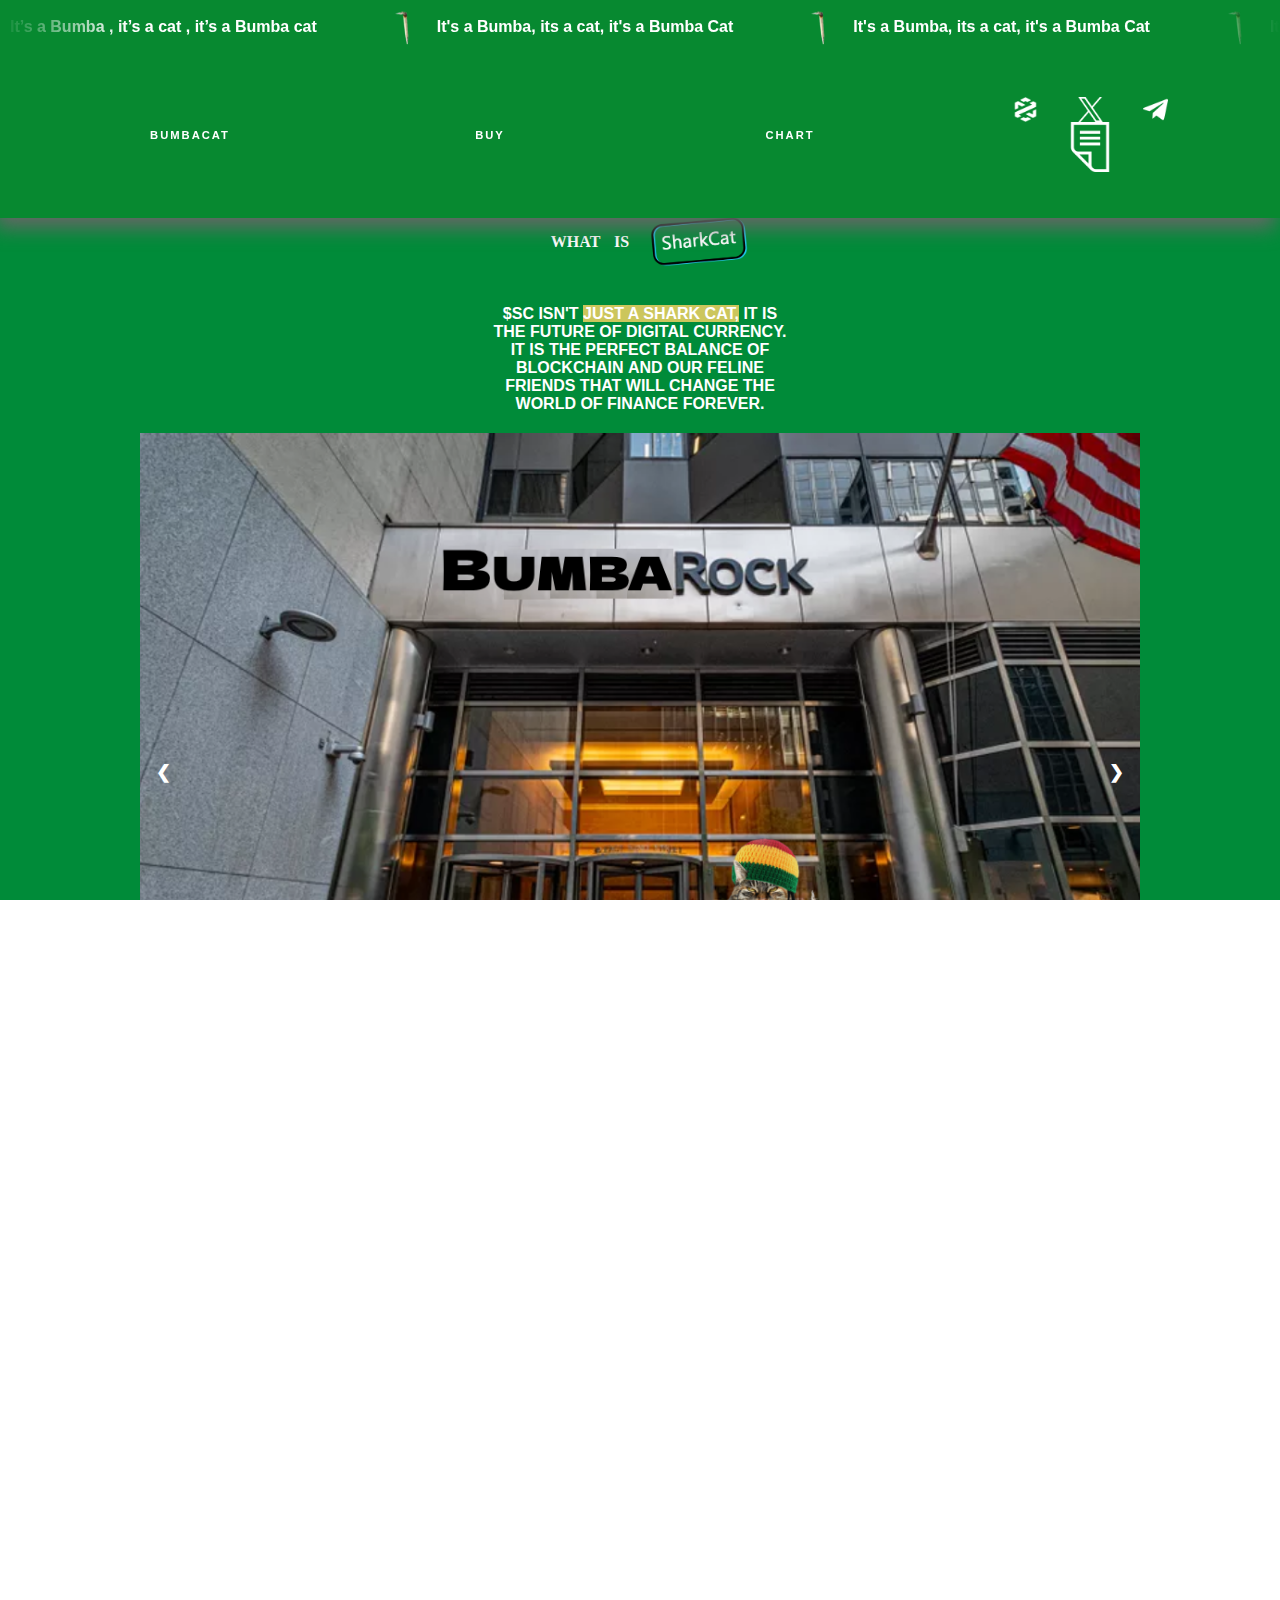
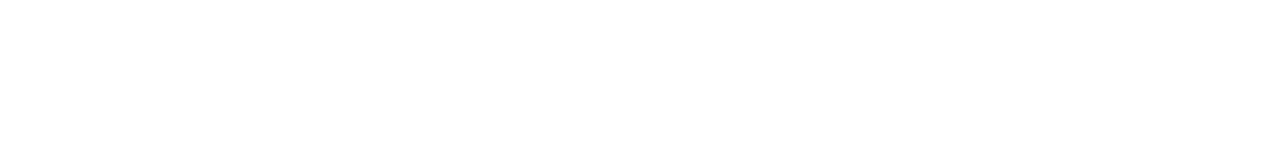
==== commit 6df3ead4: "sd" ====
--- a/index.html
+++ b/index.html
@@ -142,7 +142,7 @@
     <div id="SiteContainer">
       <div id="mouseOnMe">
         <div id="ball"></div>
-      <div class="App"><header class="App-header"><div class="container"><div class="nav"><span class="scrollText"><div style="--pause-on-hover: running; --pause-on-click: running; --width: 100%; --transform: none;" class="rfm-marquee-container marquee"><div class="rfm-marquee" style="--play: running; --direction: normal; --duration: 22.188333129882814s; --delay: 0s; --iteration-count: infinite; --min-width: auto;"><div class="rfm-initial-child-container"><div style="--transform: none;" class="rfm-child"><p>It’s a Bumba , it’s a cat , it’s a Bumba cat</p></div><div style="--transform: none;" class="rfm-child"><span class="starSpacing"><img src="/images/spliff.png" width="50"></span></div></div><div style="--transform: none;" class="rfm-child"><p>It's a Bumba, its a cat, it's a Bumba Cat</p></div><div style="--transform: none;" class="rfm-child"><span class="starSpacing"><img src="/images/spliff.png" width="50"></span></div><div style="--transform: none;" class="rfm-child"><p>It's a Bumba, its a cat, it's a Bumba Cat</p></div><div style="--transform: none;" class="rfm-child"><span class="starSpacing"><img src="/images/spliff.png" width="50"></span></div><div style="--transform: none;" class="rfm-child"><p>It's a Bumba, its a cat, it's a Bumba Cat</p></div><div style="--transform: none;" class="rfm-child"><span class="starSpacing"><img src="/images/spliff.png" width="50"></span></div><div style="--transform: none;" class="rfm-child"><p>It's a Bumba, its a cat, it's a Bumba Cat</p></div><div style="--transform: none;" class="rfm-child"><span class="starSpacing"><img src="/images/spliff.png" width="50"></span></div></div><div class="rfm-marquee" style="--play: running; --direction: normal; --duration: 22.188333129882814s; --delay: 0s; --iteration-count: infinite; --min-width: auto;"><div style="--transform: none;" class="rfm-child"><p>It's a Bumba, its a cat, it's a Bumba Cat</p></div><div style="--transform: none;" class="rfm-child"><span class="starSpacing"><img src="/images/spliff.png" width="50"></span></div><div style="--transform: none;" class="rfm-child"><p>It's a Bumba, its a cat, it's a Bumba Cat</p></div><div style="--transform: none;" class="rfm-child"><span class="starSpacing"><img src="/images/spliff.png" width="50"></span></div><div style="--transform: none;" class="rfm-child"><p>It's a Bumba, its a cat, it's a Bumba Cat</p></div><div style="--transform: none;" class="rfm-child"><span class="starSpacing"><img src="/images/spliff.png" width="50"></span></div></div></div></span><span class="navText"><a href="/">SHARKCAT</a><a href="https://jup.ag/swap/SOL-SC_6D7NaB2xsLd7cauWu1wKk6KBsJohJmP2qZH9GEfVi5Ui" target="_blank" rel="noopener noreferrer">BUY</a><a href="https://dexscreener.com/solana/bszedbevwrqvksaf558eppwcm16avepyhm2hgsq9wzyy" target="_blank" rel="noopener noreferrer">CHART</a><p class="socials"><a href="https://www.dextools.io/app/en/solana/pair-explorer/BSzedbEvWRqVksaF558epPWCM16avEpyhm2HgSq9WZyy?t=1711734019696" target="_blank" rel="noopener noreferrer"><img src="/media/dextools.51ab6b6af2a7367edc5c.webp" width="25"></a><a href="https://twitter.com/SharkCatSolana" target="_blank" rel="noopener noreferrer"><img src="/media/twitter.e77e5f34ab802cbf2ec3.webp" width="25"></a><a href="https://t.me/sharkcatonsolana" target="_blank" rel="noopener noreferrer"><img src="/media/telegram.06970dca7082f1e121d1.webp" width="25"></a><a href="./assets/paper.pdf" target="_blank" rel="noopener noreferrer"><img src="/images/spliff.png" width="50"></a></p></span></div><div class="homeHeader"><div class="aboutSection" style="background-color: #008b39;"><span class="title"><h2 style="font-family: 'Irish Grover';">WHAT IS </h2><img src="/media/sc.dd9e13ee7b202326b067.webp"></span><h2 class="aboutText"><span class="strike">$SC ISN'T </span><span class="highlight">JUST A SHARK CAT,</span><span class="strike"> IT IS THE FUTURE OF DIGITAL</span> <span class="strike">CURRENCY. IT IS THE PERFECT BALANCE OF BLOCKCHAIN </span><span class="strike">AND OUR FELINE FRIENDS THAT WILL CHANGE THE WORLD </span><span class="strike">OF FINANCE FOREVER.</span></h2>
+      <div class="App"><header class="App-header"><div class="container"><div class="nav"><span class="scrollText"><div style="--pause-on-hover: running; --pause-on-click: running; --width: 100%; --transform: none;" class="rfm-marquee-container marquee"><div class="rfm-marquee" style="--play: running; --direction: normal; --duration: 22.188333129882814s; --delay: 0s; --iteration-count: infinite; --min-width: auto;"><div class="rfm-initial-child-container"><div style="--transform: none;" class="rfm-child"><p>It’s a Bumba , it’s a cat , it’s a Bumba cat</p></div><div style="--transform: none;" class="rfm-child"><span class="starSpacing"><img src="/images/spliff.png" width="50"></span></div></div><div style="--transform: none;" class="rfm-child"><p>It's a Bumba, its a cat, it's a Bumba Cat</p></div><div style="--transform: none;" class="rfm-child"><span class="starSpacing"><img src="/images/spliff.png" width="50"></span></div><div style="--transform: none;" class="rfm-child"><p>It's a Bumba, its a cat, it's a Bumba Cat</p></div><div style="--transform: none;" class="rfm-child"><span class="starSpacing"><img src="/images/spliff.png" width="50"></span></div><div style="--transform: none;" class="rfm-child"><p>It's a Bumba, its a cat, it's a Bumba Cat</p></div><div style="--transform: none;" class="rfm-child"><span class="starSpacing"><img src="/images/spliff.png" width="50"></span></div><div style="--transform: none;" class="rfm-child"><p>It's a Bumba, its a cat, it's a Bumba Cat</p></div><div style="--transform: none;" class="rfm-child"><span class="starSpacing"><img src="/images/spliff.png" width="50"></span></div></div><div class="rfm-marquee" style="--play: running; --direction: normal; --duration: 22.188333129882814s; --delay: 0s; --iteration-count: infinite; --min-width: auto;"><div style="--transform: none;" class="rfm-child"><p>It's a Bumba, its a cat, it's a Bumba Cat</p></div><div style="--transform: none;" class="rfm-child"><span class="starSpacing"><img src="/images/spliff.png" width="50"></span></div><div style="--transform: none;" class="rfm-child"><p>It's a Bumba, its a cat, it's a Bumba Cat</p></div><div style="--transform: none;" class="rfm-child"><span class="starSpacing"><img src="/images/spliff.png" width="50"></span></div><div style="--transform: none;" class="rfm-child"><p>It's a Bumba, its a cat, it's a Bumba Cat</p></div><div style="--transform: none;" class="rfm-child"><span class="starSpacing"><img src="/images/spliff.png" width="50"></span></div></div></div></span><span class="navText"><a href="/">BUMBACAT</a><a href="https://jup.ag/swap/SOL-SC_6D7NaB2xsLd7cauWu1wKk6KBsJohJmP2qZH9GEfVi5Ui" target="_blank" rel="noopener noreferrer">BUY</a><a href="https://dexscreener.com/solana/bszedbevwrqvksaf558eppwcm16avepyhm2hgsq9wzyy" target="_blank" rel="noopener noreferrer">CHART</a><p class="socials"><a href="https://www.dextools.io/app/en/solana/pair-explorer/BSzedbEvWRqVksaF558epPWCM16avEpyhm2HgSq9WZyy?t=1711734019696" target="_blank" rel="noopener noreferrer"><img src="/media/dextools.51ab6b6af2a7367edc5c.webp" width="25"></a><a href="https://twitter.com/SharkCatSolana" target="_blank" rel="noopener noreferrer"><img src="/media/twitter.e77e5f34ab802cbf2ec3.webp" width="25"></a><a href="https://t.me/sharkcatonsolana" target="_blank" rel="noopener noreferrer"><img src="/media/telegram.06970dca7082f1e121d1.webp" width="25"></a><a href="./assets/paper.pdf" target="_blank" rel="noopener noreferrer"><img src="/images/download.png" width="50"></a></p></span></div><div class="homeHeader"><div class="aboutSection" style="background-color: #008b39;"><span class="title"><h2 style="font-family: 'Irish Grover';">WHAT IS </h2><img src="/media/sc.dd9e13ee7b202326b067.webp"></span><h2 class="aboutText"><span class="strike">$SC ISN'T </span><span class="highlight">JUST A SHARK CAT,</span><span class="strike"> IT IS THE FUTURE OF DIGITAL</span> <span class="strike">CURRENCY. IT IS THE PERFECT BALANCE OF BLOCKCHAIN </span><span class="strike">AND OUR FELINE FRIENDS THAT WILL CHANGE THE WORLD </span><span class="strike">OF FINANCE FOREVER.</span></h2>
        
         <div class="slideshow-container">
           <div class="mySlides1">
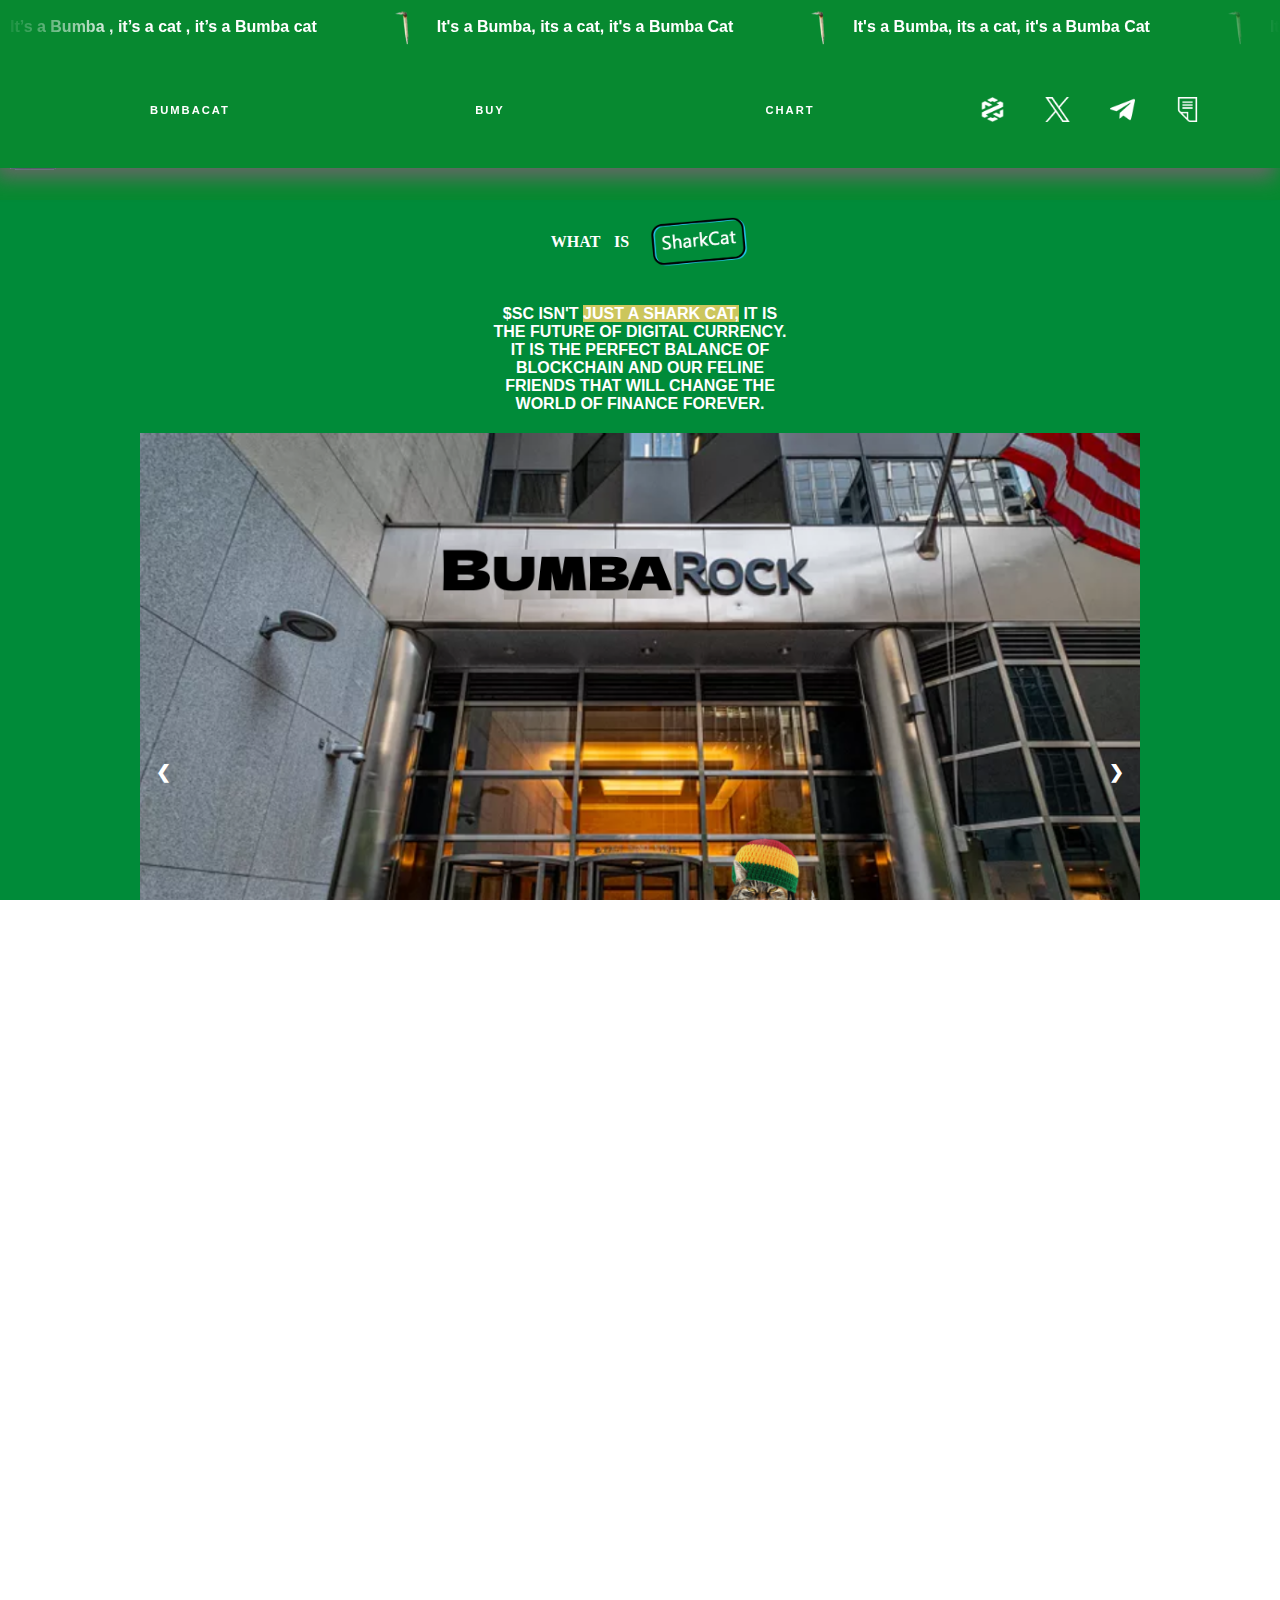
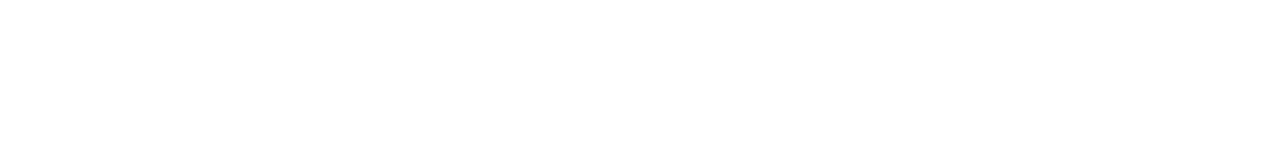
==== commit dc110b34: "update" ====
--- a/index.html
+++ b/index.html
@@ -142,7 +142,7 @@
     <div id="SiteContainer">
       <div id="mouseOnMe">
         <div id="ball"></div>
-      <div class="App"><header class="App-header"><div class="container"><div class="nav"><span class="scrollText"><div style="--pause-on-hover: running; --pause-on-click: running; --width: 100%; --transform: none;" class="rfm-marquee-container marquee"><div class="rfm-marquee" style="--play: running; --direction: normal; --duration: 22.188333129882814s; --delay: 0s; --iteration-count: infinite; --min-width: auto;"><div class="rfm-initial-child-container"><div style="--transform: none;" class="rfm-child"><p>It’s a Bumba , it’s a cat , it’s a Bumba cat</p></div><div style="--transform: none;" class="rfm-child"><span class="starSpacing"><img src="/images/spliff.png" width="50"></span></div></div><div style="--transform: none;" class="rfm-child"><p>It's a Bumba, its a cat, it's a Bumba Cat</p></div><div style="--transform: none;" class="rfm-child"><span class="starSpacing"><img src="/images/spliff.png" width="50"></span></div><div style="--transform: none;" class="rfm-child"><p>It's a Bumba, its a cat, it's a Bumba Cat</p></div><div style="--transform: none;" class="rfm-child"><span class="starSpacing"><img src="/images/spliff.png" width="50"></span></div><div style="--transform: none;" class="rfm-child"><p>It's a Bumba, its a cat, it's a Bumba Cat</p></div><div style="--transform: none;" class="rfm-child"><span class="starSpacing"><img src="/images/spliff.png" width="50"></span></div><div style="--transform: none;" class="rfm-child"><p>It's a Bumba, its a cat, it's a Bumba Cat</p></div><div style="--transform: none;" class="rfm-child"><span class="starSpacing"><img src="/images/spliff.png" width="50"></span></div></div><div class="rfm-marquee" style="--play: running; --direction: normal; --duration: 22.188333129882814s; --delay: 0s; --iteration-count: infinite; --min-width: auto;"><div style="--transform: none;" class="rfm-child"><p>It's a Bumba, its a cat, it's a Bumba Cat</p></div><div style="--transform: none;" class="rfm-child"><span class="starSpacing"><img src="/images/spliff.png" width="50"></span></div><div style="--transform: none;" class="rfm-child"><p>It's a Bumba, its a cat, it's a Bumba Cat</p></div><div style="--transform: none;" class="rfm-child"><span class="starSpacing"><img src="/images/spliff.png" width="50"></span></div><div style="--transform: none;" class="rfm-child"><p>It's a Bumba, its a cat, it's a Bumba Cat</p></div><div style="--transform: none;" class="rfm-child"><span class="starSpacing"><img src="/images/spliff.png" width="50"></span></div></div></div></span><span class="navText"><a href="/">BUMBACAT</a><a href="https://jup.ag/swap/SOL-SC_6D7NaB2xsLd7cauWu1wKk6KBsJohJmP2qZH9GEfVi5Ui" target="_blank" rel="noopener noreferrer">BUY</a><a href="https://dexscreener.com/solana/bszedbevwrqvksaf558eppwcm16avepyhm2hgsq9wzyy" target="_blank" rel="noopener noreferrer">CHART</a><p class="socials"><a href="https://www.dextools.io/app/en/solana/pair-explorer/BSzedbEvWRqVksaF558epPWCM16avEpyhm2HgSq9WZyy?t=1711734019696" target="_blank" rel="noopener noreferrer"><img src="/media/dextools.51ab6b6af2a7367edc5c.webp" width="25"></a><a href="https://twitter.com/SharkCatSolana" target="_blank" rel="noopener noreferrer"><img src="/media/twitter.e77e5f34ab802cbf2ec3.webp" width="25"></a><a href="https://t.me/sharkcatonsolana" target="_blank" rel="noopener noreferrer"><img src="/media/telegram.06970dca7082f1e121d1.webp" width="25"></a><a href="./assets/paper.pdf" target="_blank" rel="noopener noreferrer"><img src="/images/download.png" width="50"></a></p></span></div><div class="homeHeader"><div class="aboutSection" style="background-color: #008b39;"><span class="title"><h2 style="font-family: 'Irish Grover';">WHAT IS </h2><img src="/media/sc.dd9e13ee7b202326b067.webp"></span><h2 class="aboutText"><span class="strike">$SC ISN'T </span><span class="highlight">JUST A SHARK CAT,</span><span class="strike"> IT IS THE FUTURE OF DIGITAL</span> <span class="strike">CURRENCY. IT IS THE PERFECT BALANCE OF BLOCKCHAIN </span><span class="strike">AND OUR FELINE FRIENDS THAT WILL CHANGE THE WORLD </span><span class="strike">OF FINANCE FOREVER.</span></h2>
+      <div class="App"><header class="App-header"><div class="container"><div class="nav"><span class="scrollText"><div style="--pause-on-hover: running; --pause-on-click: running; --width: 100%; --transform: none;" class="rfm-marquee-container marquee"><div class="rfm-marquee" style="--play: running; --direction: normal; --duration: 22.188333129882814s; --delay: 0s; --iteration-count: infinite; --min-width: auto;"><div class="rfm-initial-child-container"><div style="--transform: none;" class="rfm-child"><p>It’s a Bumba , it’s a cat , it’s a Bumba cat</p></div><div style="--transform: none;" class="rfm-child"><span class="starSpacing"><img src="/images/spliff.png" width="50"></span></div></div><div style="--transform: none;" class="rfm-child"><p>It's a Bumba, its a cat, it's a Bumba Cat</p></div><div style="--transform: none;" class="rfm-child"><span class="starSpacing"><img src="/images/spliff.png" width="50"></span></div><div style="--transform: none;" class="rfm-child"><p>It's a Bumba, its a cat, it's a Bumba Cat</p></div><div style="--transform: none;" class="rfm-child"><span class="starSpacing"><img src="/images/spliff.png" width="50"></span></div><div style="--transform: none;" class="rfm-child"><p>It's a Bumba, its a cat, it's a Bumba Cat</p></div><div style="--transform: none;" class="rfm-child"><span class="starSpacing"><img src="/images/spliff.png" width="50"></span></div><div style="--transform: none;" class="rfm-child"><p>It's a Bumba, its a cat, it's a Bumba Cat</p></div><div style="--transform: none;" class="rfm-child"><span class="starSpacing"><img src="/images/spliff.png" width="50"></span></div></div><div class="rfm-marquee" style="--play: running; --direction: normal; --duration: 22.188333129882814s; --delay: 0s; --iteration-count: infinite; --min-width: auto;"><div style="--transform: none;" class="rfm-child"><p>It's a Bumba, its a cat, it's a Bumba Cat</p></div><div style="--transform: none;" class="rfm-child"><span class="starSpacing"><img src="/images/spliff.png" width="50"></span></div><div style="--transform: none;" class="rfm-child"><p>It's a Bumba, its a cat, it's a Bumba Cat</p></div><div style="--transform: none;" class="rfm-child"><span class="starSpacing"><img src="/images/spliff.png" width="50"></span></div><div style="--transform: none;" class="rfm-child"><p>It's a Bumba, its a cat, it's a Bumba Cat</p></div><div style="--transform: none;" class="rfm-child"><span class="starSpacing"><img src="/images/spliff.png" width="50"></span></div></div></div></span><span class="navText"><a href="/">BUMBACAT</a><a href="https://jup.ag/swap/SOL-SC_6D7NaB2xsLd7cauWu1wKk6KBsJohJmP2qZH9GEfVi5Ui" target="_blank" rel="noopener noreferrer">BUY</a><a href="https://dexscreener.com/solana/bszedbevwrqvksaf558eppwcm16avepyhm2hgsq9wzyy" target="_blank" rel="noopener noreferrer">CHART</a><p class="socials"><a href="https://www.dextools.io/app/en/solana/pair-explorer/BSzedbEvWRqVksaF558epPWCM16avEpyhm2HgSq9WZyy?t=1711734019696" target="_blank" rel="noopener noreferrer"><img src="/media/dextools.51ab6b6af2a7367edc5c.webp" width="25"></a><a href="https://twitter.com/SharkCatSolana" target="_blank" rel="noopener noreferrer"><img src="/media/twitter.e77e5f34ab802cbf2ec3.webp" width="25"></a><a href="https://t.me/sharkcatonsolana" target="_blank" rel="noopener noreferrer"><img src="/media/telegram.06970dca7082f1e121d1.webp" width="25"></a><a href="./assets/paper.pdf" target="_blank" rel="noopener noreferrer"><img src="/images/download.png" width="25"></a></p></span></div><div class="homeHeader"><div class="aboutSection" style="background-color: #008b39;"><span class="title"><h2 style="font-family: 'Irish Grover';">WHAT IS </h2><img src="/media/sc.dd9e13ee7b202326b067.webp"></span><h2 class="aboutText"><span class="strike">$SC ISN'T </span><span class="highlight">JUST A SHARK CAT,</span><span class="strike"> IT IS THE FUTURE OF DIGITAL</span> <span class="strike">CURRENCY. IT IS THE PERFECT BALANCE OF BLOCKCHAIN </span><span class="strike">AND OUR FELINE FRIENDS THAT WILL CHANGE THE WORLD </span><span class="strike">OF FINANCE FOREVER.</span></h2>
        
         <div class="slideshow-container">
           <div class="mySlides1">
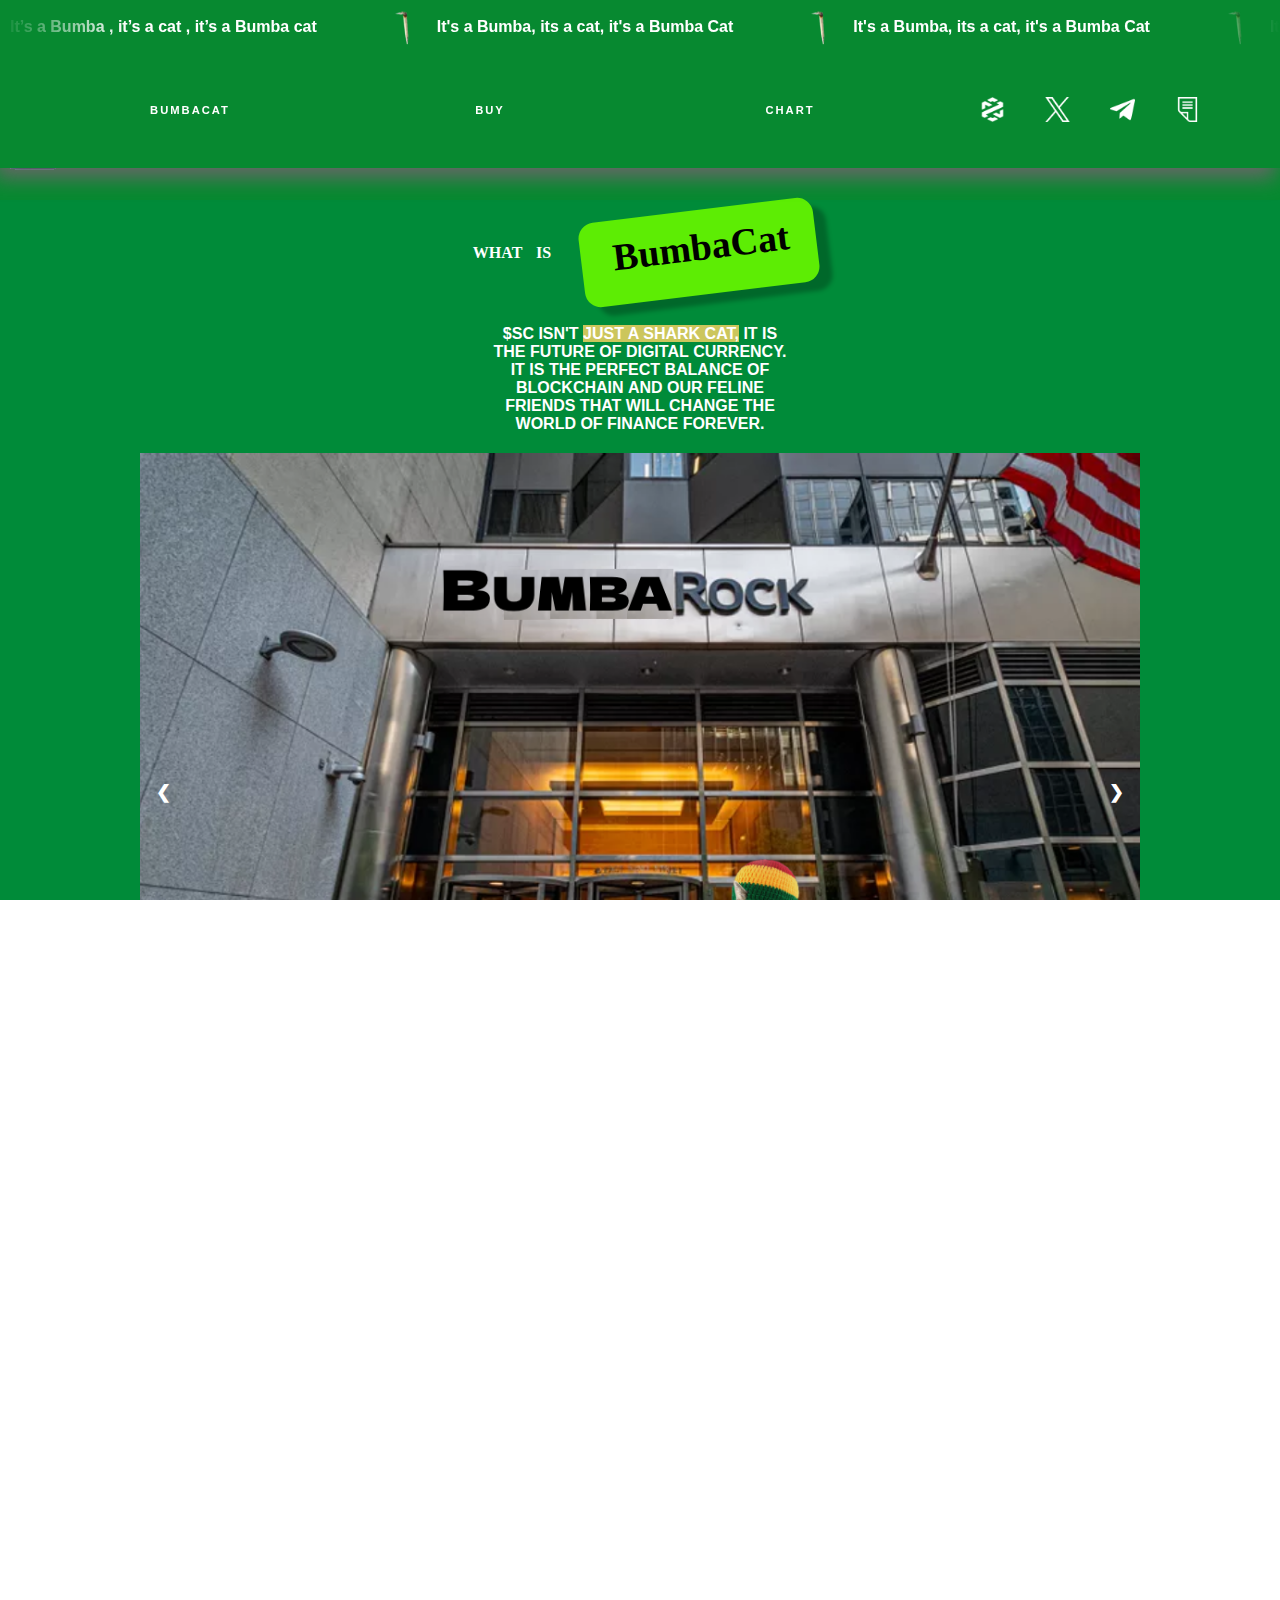
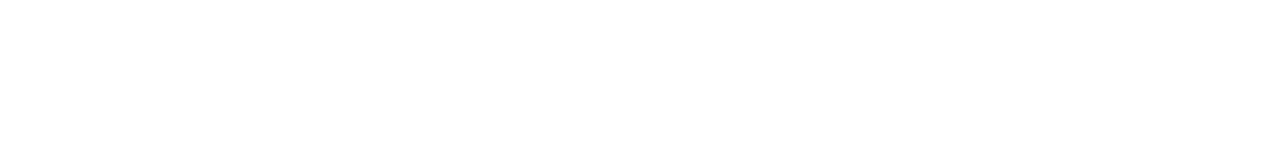
==== commit 06c7f2eb: "update" ====
--- a/index.html
+++ b/index.html
@@ -8,6 +8,47 @@
     width: var(--width);
     transform: var(--transform);
   }
+  .v121_19 {
+    width: 236px;
+    height: 85px;
+    background: rgba(93, 237, 4, 1);
+    padding: 10px 10px;
+    margin: 10px;
+    opacity: 1;
+    border-top-left-radius: 16px;
+    border-top-right-radius: 16px;
+    border-bottom-left-radius: 16px;
+    border-bottom-right-radius: 16px;
+    transform: rotate(-7deg);
+    box-shadow: 12px 10px 4px rgba(0, 0, 0, 0.25);
+    overflow: hidden;
+}
+  .v121_18 {
+    width: 176px;
+    color: rgba(0, 0, 0, 1);
+    position: absolute;
+    top: 15px;
+    left: 32px;
+    font-family: Irish Grover;
+    font-weight: Regular;
+    font-size: 38px;
+    opacity: 1;
+    text-align: left;
+}
+  .v149_11 {
+    width: 100%;
+    height: 100%;
+    background: url(../images/v149_11.png);
+    background-repeat: no-repeat;
+    background-position: center center;
+    background-size: cover;
+    opacity: 1;
+    position: absolute;
+    top: 120px;
+    left: 72px;
+    overflow: hidden;
+}
+  
   .v121_26 {
     width: 100%;
     height: 261px;
@@ -142,7 +183,7 @@
     <div id="SiteContainer">
       <div id="mouseOnMe">
         <div id="ball"></div>
-      <div class="App"><header class="App-header"><div class="container"><div class="nav"><span class="scrollText"><div style="--pause-on-hover: running; --pause-on-click: running; --width: 100%; --transform: none;" class="rfm-marquee-container marquee"><div class="rfm-marquee" style="--play: running; --direction: normal; --duration: 22.188333129882814s; --delay: 0s; --iteration-count: infinite; --min-width: auto;"><div class="rfm-initial-child-container"><div style="--transform: none;" class="rfm-child"><p>It’s a Bumba , it’s a cat , it’s a Bumba cat</p></div><div style="--transform: none;" class="rfm-child"><span class="starSpacing"><img src="/images/spliff.png" width="50"></span></div></div><div style="--transform: none;" class="rfm-child"><p>It's a Bumba, its a cat, it's a Bumba Cat</p></div><div style="--transform: none;" class="rfm-child"><span class="starSpacing"><img src="/images/spliff.png" width="50"></span></div><div style="--transform: none;" class="rfm-child"><p>It's a Bumba, its a cat, it's a Bumba Cat</p></div><div style="--transform: none;" class="rfm-child"><span class="starSpacing"><img src="/images/spliff.png" width="50"></span></div><div style="--transform: none;" class="rfm-child"><p>It's a Bumba, its a cat, it's a Bumba Cat</p></div><div style="--transform: none;" class="rfm-child"><span class="starSpacing"><img src="/images/spliff.png" width="50"></span></div><div style="--transform: none;" class="rfm-child"><p>It's a Bumba, its a cat, it's a Bumba Cat</p></div><div style="--transform: none;" class="rfm-child"><span class="starSpacing"><img src="/images/spliff.png" width="50"></span></div></div><div class="rfm-marquee" style="--play: running; --direction: normal; --duration: 22.188333129882814s; --delay: 0s; --iteration-count: infinite; --min-width: auto;"><div style="--transform: none;" class="rfm-child"><p>It's a Bumba, its a cat, it's a Bumba Cat</p></div><div style="--transform: none;" class="rfm-child"><span class="starSpacing"><img src="/images/spliff.png" width="50"></span></div><div style="--transform: none;" class="rfm-child"><p>It's a Bumba, its a cat, it's a Bumba Cat</p></div><div style="--transform: none;" class="rfm-child"><span class="starSpacing"><img src="/images/spliff.png" width="50"></span></div><div style="--transform: none;" class="rfm-child"><p>It's a Bumba, its a cat, it's a Bumba Cat</p></div><div style="--transform: none;" class="rfm-child"><span class="starSpacing"><img src="/images/spliff.png" width="50"></span></div></div></div></span><span class="navText"><a href="/">BUMBACAT</a><a href="https://jup.ag/swap/SOL-SC_6D7NaB2xsLd7cauWu1wKk6KBsJohJmP2qZH9GEfVi5Ui" target="_blank" rel="noopener noreferrer">BUY</a><a href="https://dexscreener.com/solana/bszedbevwrqvksaf558eppwcm16avepyhm2hgsq9wzyy" target="_blank" rel="noopener noreferrer">CHART</a><p class="socials"><a href="https://www.dextools.io/app/en/solana/pair-explorer/BSzedbEvWRqVksaF558epPWCM16avEpyhm2HgSq9WZyy?t=1711734019696" target="_blank" rel="noopener noreferrer"><img src="/media/dextools.51ab6b6af2a7367edc5c.webp" width="25"></a><a href="https://twitter.com/SharkCatSolana" target="_blank" rel="noopener noreferrer"><img src="/media/twitter.e77e5f34ab802cbf2ec3.webp" width="25"></a><a href="https://t.me/sharkcatonsolana" target="_blank" rel="noopener noreferrer"><img src="/media/telegram.06970dca7082f1e121d1.webp" width="25"></a><a href="./assets/paper.pdf" target="_blank" rel="noopener noreferrer"><img src="/images/download.png" width="25"></a></p></span></div><div class="homeHeader"><div class="aboutSection" style="background-color: #008b39;"><span class="title"><h2 style="font-family: 'Irish Grover';">WHAT IS </h2><img src="/media/sc.dd9e13ee7b202326b067.webp"></span><h2 class="aboutText"><span class="strike">$SC ISN'T </span><span class="highlight">JUST A SHARK CAT,</span><span class="strike"> IT IS THE FUTURE OF DIGITAL</span> <span class="strike">CURRENCY. IT IS THE PERFECT BALANCE OF BLOCKCHAIN </span><span class="strike">AND OUR FELINE FRIENDS THAT WILL CHANGE THE WORLD </span><span class="strike">OF FINANCE FOREVER.</span></h2>
+      <div class="App"><header class="App-header"><div class="container"><div class="nav"><span class="scrollText"><div style="--pause-on-hover: running; --pause-on-click: running; --width: 100%; --transform: none;" class="rfm-marquee-container marquee"><div class="rfm-marquee" style="--play: running; --direction: normal; --duration: 22.188333129882814s; --delay: 0s; --iteration-count: infinite; --min-width: auto;"><div class="rfm-initial-child-container"><div style="--transform: none;" class="rfm-child"><p>It’s a Bumba , it’s a cat , it’s a Bumba cat</p></div><div style="--transform: none;" class="rfm-child"><span class="starSpacing"><img src="/images/spliff.png" width="50"></span></div></div><div style="--transform: none;" class="rfm-child"><p>It's a Bumba, its a cat, it's a Bumba Cat</p></div><div style="--transform: none;" class="rfm-child"><span class="starSpacing"><img src="/images/spliff.png" width="50"></span></div><div style="--transform: none;" class="rfm-child"><p>It's a Bumba, its a cat, it's a Bumba Cat</p></div><div style="--transform: none;" class="rfm-child"><span class="starSpacing"><img src="/images/spliff.png" width="50"></span></div><div style="--transform: none;" class="rfm-child"><p>It's a Bumba, its a cat, it's a Bumba Cat</p></div><div style="--transform: none;" class="rfm-child"><span class="starSpacing"><img src="/images/spliff.png" width="50"></span></div><div style="--transform: none;" class="rfm-child"><p>It's a Bumba, its a cat, it's a Bumba Cat</p></div><div style="--transform: none;" class="rfm-child"><span class="starSpacing"><img src="/images/spliff.png" width="50"></span></div></div><div class="rfm-marquee" style="--play: running; --direction: normal; --duration: 22.188333129882814s; --delay: 0s; --iteration-count: infinite; --min-width: auto;"><div style="--transform: none;" class="rfm-child"><p>It's a Bumba, its a cat, it's a Bumba Cat</p></div><div style="--transform: none;" class="rfm-child"><span class="starSpacing"><img src="/images/spliff.png" width="50"></span></div><div style="--transform: none;" class="rfm-child"><p>It's a Bumba, its a cat, it's a Bumba Cat</p></div><div style="--transform: none;" class="rfm-child"><span class="starSpacing"><img src="/images/spliff.png" width="50"></span></div><div style="--transform: none;" class="rfm-child"><p>It's a Bumba, its a cat, it's a Bumba Cat</p></div><div style="--transform: none;" class="rfm-child"><span class="starSpacing"><img src="/images/spliff.png" width="50"></span></div></div></div></span><span class="navText"><a href="/">BUMBACAT</a><a href="https://jup.ag/swap/SOL-SC_6D7NaB2xsLd7cauWu1wKk6KBsJohJmP2qZH9GEfVi5Ui" target="_blank" rel="noopener noreferrer">BUY</a><a href="https://dexscreener.com/solana/bszedbevwrqvksaf558eppwcm16avepyhm2hgsq9wzyy" target="_blank" rel="noopener noreferrer">CHART</a><p class="socials"><a href="https://www.dextools.io/app/en/solana/pair-explorer/BSzedbEvWRqVksaF558epPWCM16avEpyhm2HgSq9WZyy?t=1711734019696" target="_blank" rel="noopener noreferrer"><img src="/media/dextools.51ab6b6af2a7367edc5c.webp" width="25"></a><a href="https://twitter.com/SharkCatSolana" target="_blank" rel="noopener noreferrer"><img src="/media/twitter.e77e5f34ab802cbf2ec3.webp" width="25"></a><a href="https://t.me/sharkcatonsolana" target="_blank" rel="noopener noreferrer"><img src="/media/telegram.06970dca7082f1e121d1.webp" width="25"></a><a href="./assets/paper.pdf" target="_blank" rel="noopener noreferrer"><img src="/images/download.png" width="25"></a></p></span></div><div class="homeHeader"><div class="aboutSection" style="background-color: #008b39;"><span class="title"><h2 style="font-family: 'Irish Grover';">WHAT IS </h2><div class="v121_19"><span class="v121_18">BumbaCat</span></div></span><h2 class="aboutText"><span class="strike">$SC ISN'T </span><span class="highlight">JUST A SHARK CAT,</span><span class="strike"> IT IS THE FUTURE OF DIGITAL</span> <span class="strike">CURRENCY. IT IS THE PERFECT BALANCE OF BLOCKCHAIN </span><span class="strike">AND OUR FELINE FRIENDS THAT WILL CHANGE THE WORLD </span><span class="strike">OF FINANCE FOREVER.</span></h2>
        
         <div class="slideshow-container">
           <div class="mySlides1">
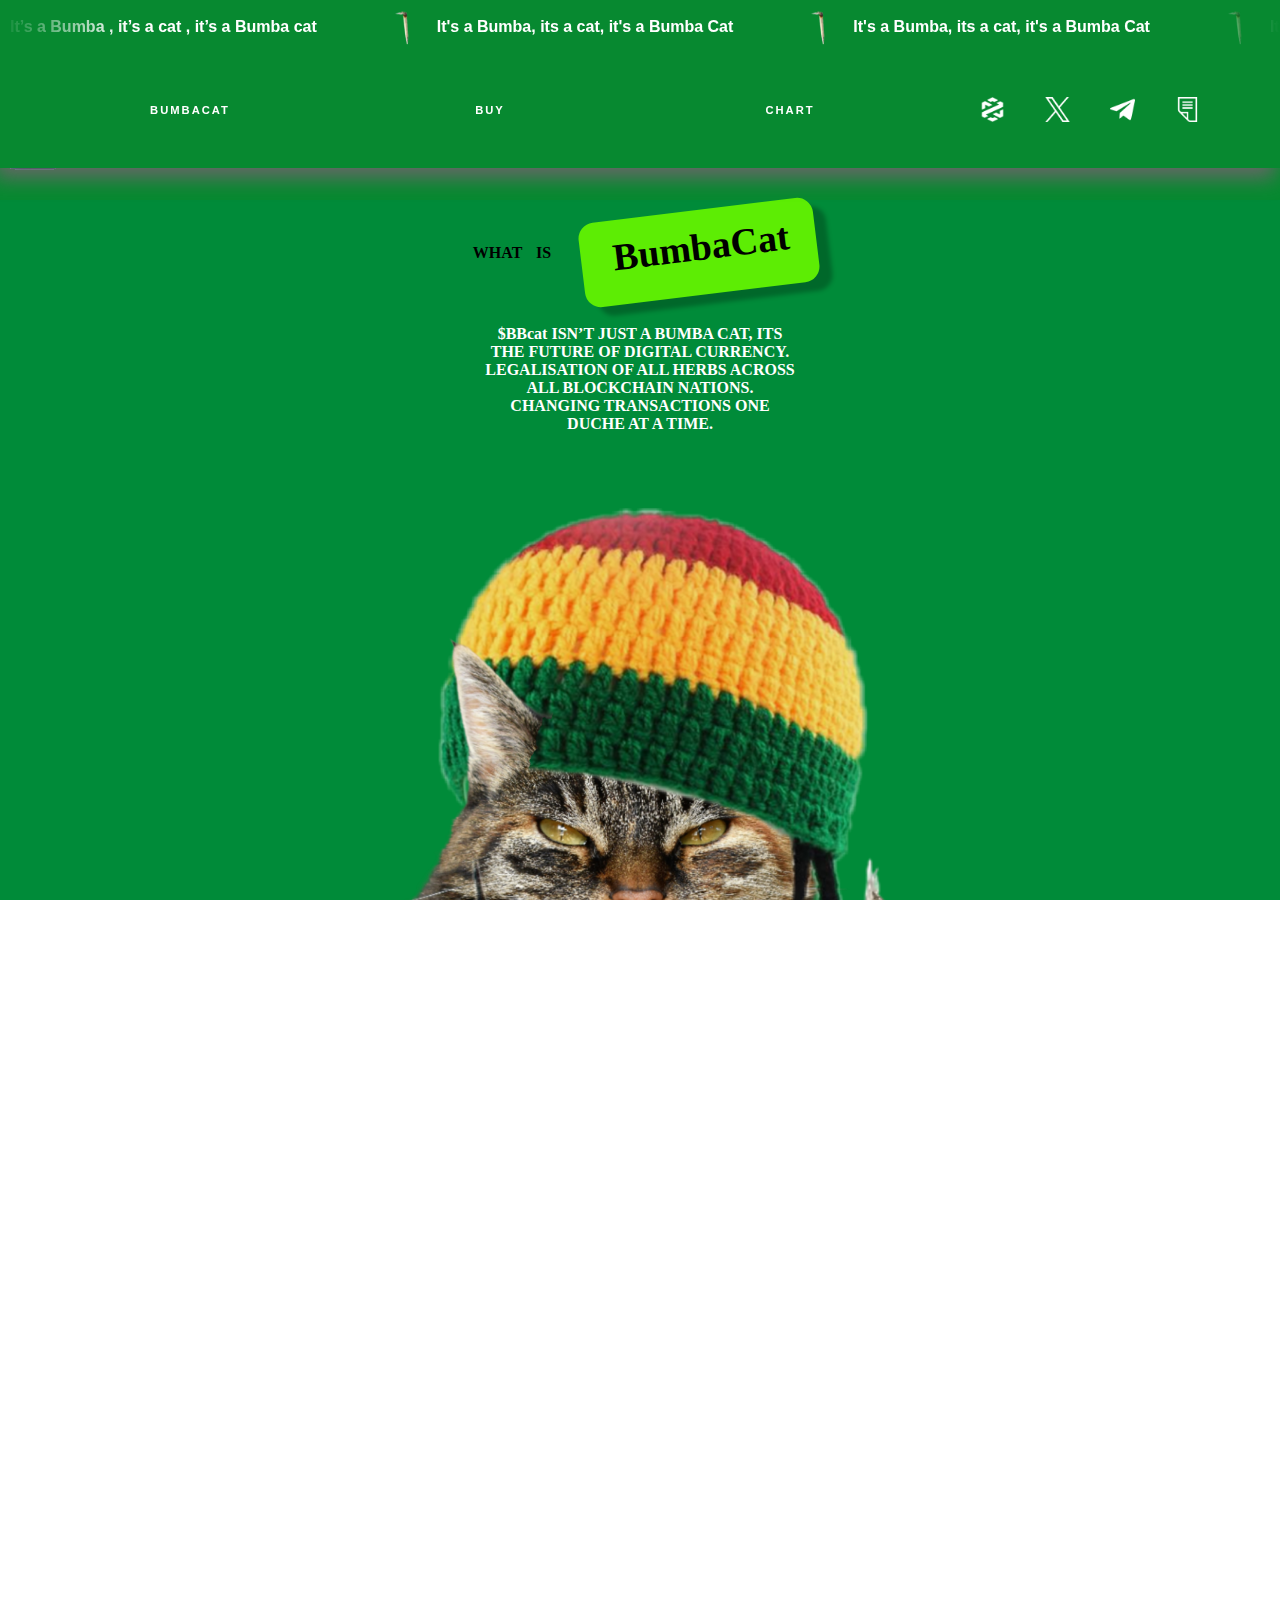
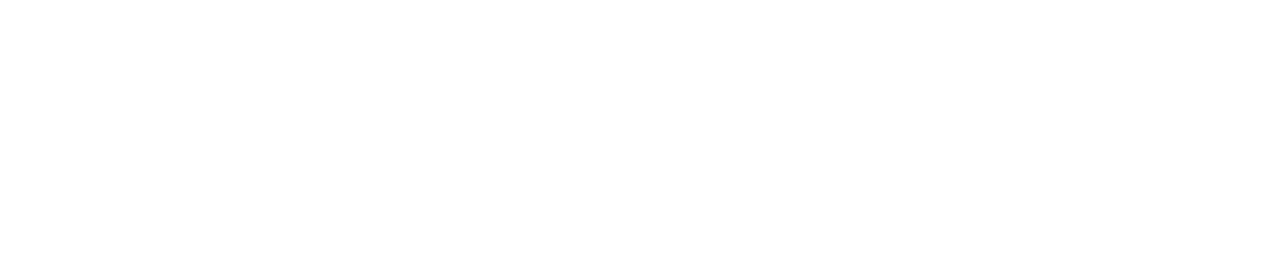
==== commit 9497ef2c: "update" ====
--- a/index.html
+++ b/index.html
@@ -183,8 +183,13 @@
     <div id="SiteContainer">
       <div id="mouseOnMe">
         <div id="ball"></div>
-      <div class="App"><header class="App-header"><div class="container"><div class="nav"><span class="scrollText"><div style="--pause-on-hover: running; --pause-on-click: running; --width: 100%; --transform: none;" class="rfm-marquee-container marquee"><div class="rfm-marquee" style="--play: running; --direction: normal; --duration: 22.188333129882814s; --delay: 0s; --iteration-count: infinite; --min-width: auto;"><div class="rfm-initial-child-container"><div style="--transform: none;" class="rfm-child"><p>It’s a Bumba , it’s a cat , it’s a Bumba cat</p></div><div style="--transform: none;" class="rfm-child"><span class="starSpacing"><img src="/images/spliff.png" width="50"></span></div></div><div style="--transform: none;" class="rfm-child"><p>It's a Bumba, its a cat, it's a Bumba Cat</p></div><div style="--transform: none;" class="rfm-child"><span class="starSpacing"><img src="/images/spliff.png" width="50"></span></div><div style="--transform: none;" class="rfm-child"><p>It's a Bumba, its a cat, it's a Bumba Cat</p></div><div style="--transform: none;" class="rfm-child"><span class="starSpacing"><img src="/images/spliff.png" width="50"></span></div><div style="--transform: none;" class="rfm-child"><p>It's a Bumba, its a cat, it's a Bumba Cat</p></div><div style="--transform: none;" class="rfm-child"><span class="starSpacing"><img src="/images/spliff.png" width="50"></span></div><div style="--transform: none;" class="rfm-child"><p>It's a Bumba, its a cat, it's a Bumba Cat</p></div><div style="--transform: none;" class="rfm-child"><span class="starSpacing"><img src="/images/spliff.png" width="50"></span></div></div><div class="rfm-marquee" style="--play: running; --direction: normal; --duration: 22.188333129882814s; --delay: 0s; --iteration-count: infinite; --min-width: auto;"><div style="--transform: none;" class="rfm-child"><p>It's a Bumba, its a cat, it's a Bumba Cat</p></div><div style="--transform: none;" class="rfm-child"><span class="starSpacing"><img src="/images/spliff.png" width="50"></span></div><div style="--transform: none;" class="rfm-child"><p>It's a Bumba, its a cat, it's a Bumba Cat</p></div><div style="--transform: none;" class="rfm-child"><span class="starSpacing"><img src="/images/spliff.png" width="50"></span></div><div style="--transform: none;" class="rfm-child"><p>It's a Bumba, its a cat, it's a Bumba Cat</p></div><div style="--transform: none;" class="rfm-child"><span class="starSpacing"><img src="/images/spliff.png" width="50"></span></div></div></div></span><span class="navText"><a href="/">BUMBACAT</a><a href="https://jup.ag/swap/SOL-SC_6D7NaB2xsLd7cauWu1wKk6KBsJohJmP2qZH9GEfVi5Ui" target="_blank" rel="noopener noreferrer">BUY</a><a href="https://dexscreener.com/solana/bszedbevwrqvksaf558eppwcm16avepyhm2hgsq9wzyy" target="_blank" rel="noopener noreferrer">CHART</a><p class="socials"><a href="https://www.dextools.io/app/en/solana/pair-explorer/BSzedbEvWRqVksaF558epPWCM16avEpyhm2HgSq9WZyy?t=1711734019696" target="_blank" rel="noopener noreferrer"><img src="/media/dextools.51ab6b6af2a7367edc5c.webp" width="25"></a><a href="https://twitter.com/SharkCatSolana" target="_blank" rel="noopener noreferrer"><img src="/media/twitter.e77e5f34ab802cbf2ec3.webp" width="25"></a><a href="https://t.me/sharkcatonsolana" target="_blank" rel="noopener noreferrer"><img src="/media/telegram.06970dca7082f1e121d1.webp" width="25"></a><a href="./assets/paper.pdf" target="_blank" rel="noopener noreferrer"><img src="/images/download.png" width="25"></a></p></span></div><div class="homeHeader"><div class="aboutSection" style="background-color: #008b39;"><span class="title"><h2 style="font-family: 'Irish Grover';">WHAT IS </h2><div class="v121_19"><span class="v121_18">BumbaCat</span></div></span><h2 class="aboutText"><span class="strike">$SC ISN'T </span><span class="highlight">JUST A SHARK CAT,</span><span class="strike"> IT IS THE FUTURE OF DIGITAL</span> <span class="strike">CURRENCY. IT IS THE PERFECT BALANCE OF BLOCKCHAIN </span><span class="strike">AND OUR FELINE FRIENDS THAT WILL CHANGE THE WORLD </span><span class="strike">OF FINANCE FOREVER.</span></h2>
-       
+      <div class="App"><header class="App-header"><div class="container"><div class="nav"><span class="scrollText"><div style="--pause-on-hover: running; --pause-on-click: running; --width: 100%; --transform: none;" class="rfm-marquee-container marquee"><div class="rfm-marquee" style="--play: running; --direction: normal; --duration: 22.188333129882814s; --delay: 0s; --iteration-count: infinite; --min-width: auto;"><div class="rfm-initial-child-container"><div style="--transform: none;" class="rfm-child"><p>It’s a Bumba , it’s a cat , it’s a Bumba cat</p></div><div style="--transform: none;" class="rfm-child"><span class="starSpacing"><img src="/images/spliff.png" width="50"></span></div></div><div style="--transform: none;" class="rfm-child"><p>It's a Bumba, its a cat, it's a Bumba Cat</p></div><div style="--transform: none;" class="rfm-child"><span class="starSpacing"><img src="/images/spliff.png" width="50"></span></div><div style="--transform: none;" class="rfm-child"><p>It's a Bumba, its a cat, it's a Bumba Cat</p></div><div style="--transform: none;" class="rfm-child"><span class="starSpacing"><img src="/images/spliff.png" width="50"></span></div><div style="--transform: none;" class="rfm-child"><p>It's a Bumba, its a cat, it's a Bumba Cat</p></div><div style="--transform: none;" class="rfm-child"><span class="starSpacing"><img src="/images/spliff.png" width="50"></span></div><div style="--transform: none;" class="rfm-child"><p>It's a Bumba, its a cat, it's a Bumba Cat</p></div><div style="--transform: none;" class="rfm-child"><span class="starSpacing"><img src="/images/spliff.png" width="50"></span></div></div><div class="rfm-marquee" style="--play: running; --direction: normal; --duration: 22.188333129882814s; --delay: 0s; --iteration-count: infinite; --min-width: auto;"><div style="--transform: none;" class="rfm-child"><p>It's a Bumba, its a cat, it's a Bumba Cat</p></div><div style="--transform: none;" class="rfm-child"><span class="starSpacing"><img src="/images/spliff.png" width="50"></span></div><div style="--transform: none;" class="rfm-child"><p>It's a Bumba, its a cat, it's a Bumba Cat</p></div><div style="--transform: none;" class="rfm-child"><span class="starSpacing"><img src="/images/spliff.png" width="50"></span></div><div style="--transform: none;" class="rfm-child"><p>It's a Bumba, its a cat, it's a Bumba Cat</p></div><div style="--transform: none;" class="rfm-child"><span class="starSpacing"><img src="/images/spliff.png" width="50"></span></div></div></div></span><span class="navText"><a href="/">BUMBACAT</a><a href="https://jup.ag/swap/SOL-SC_6D7NaB2xsLd7cauWu1wKk6KBsJohJmP2qZH9GEfVi5Ui" target="_blank" rel="noopener noreferrer">BUY</a><a href="https://dexscreener.com/solana/bszedbevwrqvksaf558eppwcm16avepyhm2hgsq9wzyy" target="_blank" rel="noopener noreferrer">CHART</a><p class="socials"><a href="https://www.dextools.io/app/en/solana/pair-explorer/BSzedbEvWRqVksaF558epPWCM16avEpyhm2HgSq9WZyy?t=1711734019696" target="_blank" rel="noopener noreferrer"><img src="/media/dextools.51ab6b6af2a7367edc5c.webp" width="25"></a><a href="https://twitter.com/SharkCatSolana" target="_blank" rel="noopener noreferrer"><img src="/media/twitter.e77e5f34ab802cbf2ec3.webp" width="25"></a><a href="https://t.me/sharkcatonsolana" target="_blank" rel="noopener noreferrer"><img src="/media/telegram.06970dca7082f1e121d1.webp" width="25"></a><a href="./assets/paper.pdf" target="_blank" rel="noopener noreferrer"><img src="/images/download.png" width="25"></a></p></span></div><div class="homeHeader"><div class="aboutSection" style="background-color: #008b39;"><span class="title">
+        <h2 style="font-family: 'Irish Grover'; color: #000;">WHAT IS </h2>
+        <div class="v121_19"><span class="v121_18">BumbaCat</span></div></span><h2 class="aboutText"><span style="font-family: 'Irish Grover';">$BBcat ISN’T JUST A BUMBA CAT, ITS THE FUTURE OF DIGITAL CURRENCY. LEGALISATION OF ALL HERBS ACROSS ALL BLOCKCHAIN NATIONS. CHANGING TRANSACTIONS ONE DUCHE AT A TIME.</span></h2>
+       <div><img src="/images/cat.png" style="display: block;
+        margin-left: auto;
+        margin-right: auto;
+        width: 50%;"></div>
         <div class="slideshow-container">
           <div class="mySlides1">
             <img src="/images/Bumba rock (1).png" style="width:100%">
